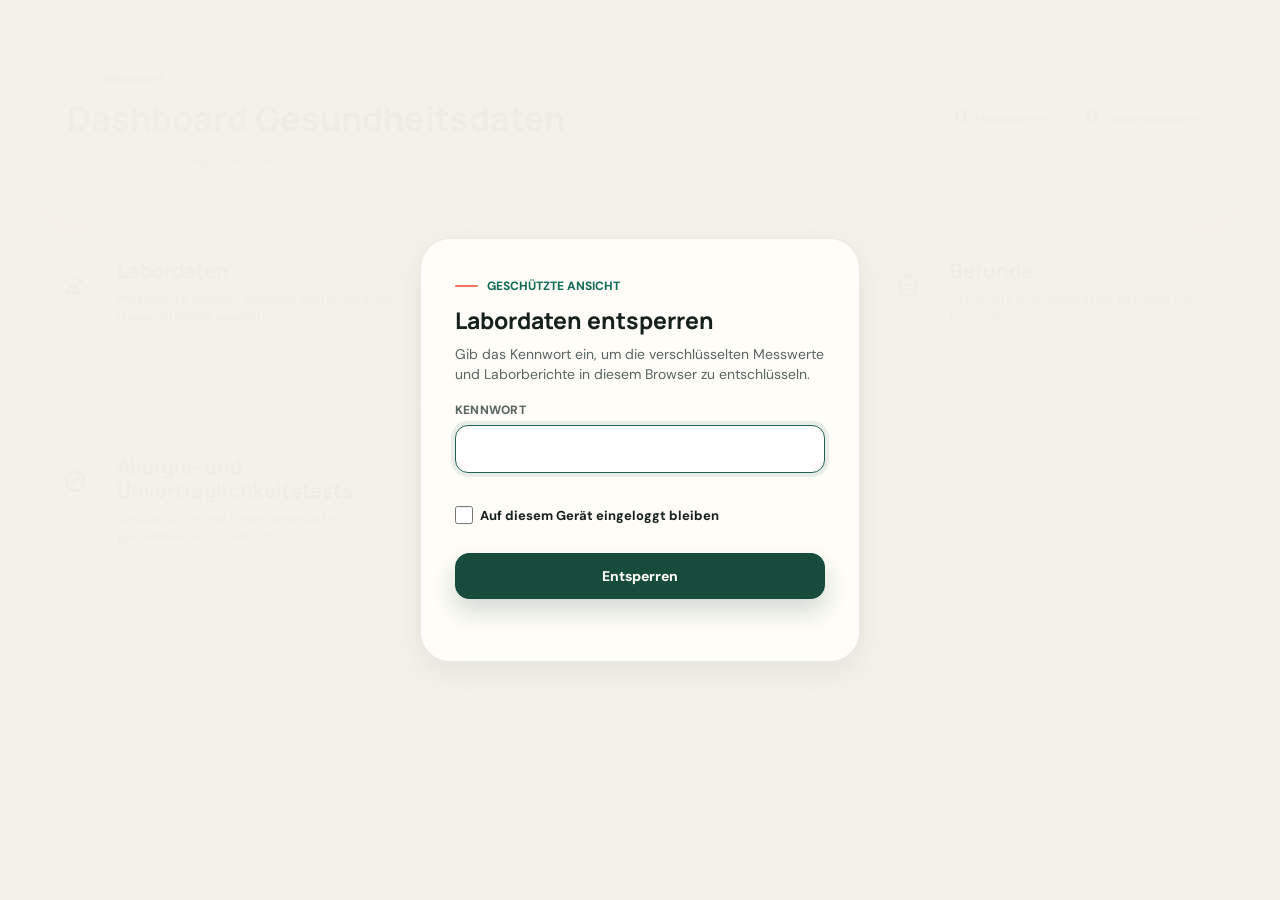
==== index.html @ 9cc37c38 "Publish encrypted dashboard" ====
<!doctype html>
<html lang="de">
  <head>
    <meta charset="utf-8">
    <meta name="viewport" content="width=device-width, initial-scale=1">
    <title>Dashboard Gesundheitsdaten</title>
    <meta name="theme-color" content="#174c3c">
    <link rel="icon" href="./favicon.svg?v=20260903-radiology-finding1" type="image/svg+xml">
    <link rel="apple-touch-icon" href="./apple-touch-icon.png?v=20260903-radiology-finding1">
    <link rel="manifest" href="./site.webmanifest?v=20260903-radiology-finding1">
    <link rel="preconnect" href="https://fonts.googleapis.com">
    <link rel="preconnect" href="https://fonts.gstatic.com" crossorigin>
    <link href="https://fonts.googleapis.com/css2?family=DM+Sans:wght@400;500;600;700&family=Manrope:wght@500;600;700;800&display=swap" rel="stylesheet">
    <link rel="stylesheet" href="./styles.css?v=20260903-radiology-finding1">
  </head>
  <body class="view-home">
    <section id="authGate" class="authGate" hidden>
      <form id="authForm" class="authCard">
        <span class="authEyebrow">Geschützte Ansicht</span>
        <h2>Labordaten entsperren</h2>
        <p>Gib das Kennwort ein, um die verschlüsselten Messwerte und Laborberichte in diesem Browser zu entschlüsseln.</p>
        <label>
          <span>Kennwort</span>
          <input id="authPassword" type="password" autocomplete="current-password" required>
        </label>
        <label class="authRemember">
          <input id="authRemember" type="checkbox">
          <span>Auf diesem Gerät eingeloggt bleiben</span>
        </label>
        <button type="submit">Entsperren</button>
        <div id="authMessage" class="authMessage" role="status"></div>
      </form>
    </section>

    <header class="topbar">
      <div>
        <h1>Gesundheitsdaten</h1>
        <p id="datasetMeta">Lade Datenbank...</p>
      </div>
      <div class="statusPills">
        <span id="recordCount">0 Werte</span>
        <a id="sourceCount" href="#berichte" aria-label="Laborberichte öffnen">0 Laborberichte</a>
      </div>
    </header>

    <nav class="viewTabs" aria-label="Dashboard-Bereiche">
      <button class="viewTab active" type="button" data-view="home">Home</button>
      <button class="viewTab" type="button" data-view="start">Labor</button>
      <button class="viewTab" type="button" data-view="berichte">Berichte</button>
      <button class="viewTab" type="button" data-view="haematologie">Blutbild</button>
      <button class="viewTab" type="button" data-view="organe">Organe</button>
      <button class="viewTab" type="button" data-view="stoffwechsel">Stoffwechsel</button>
      <button class="viewTab" type="button" data-view="immunologie">Immunologie</button>
      <button class="viewTab" type="button" data-view="autoantikoerper">Auto-AK</button>
      <button class="viewTab" type="button" data-view="mikrobiom">Mikrobiom</button>
      <button class="viewTab" type="button" data-view="alter">Alter</button>
    </nav>

    <main id="landingView" class="landingView appView">
      <section class="landingHero">
        <div>
          <span class="topicEyebrow">Übersicht</span>
          <h2>Dashboard Gesundheitsdaten</h2>
          <p>Dein zentraler Einstieg in Messwerte, Laborberichte, Befunde und Testberichte.</p>
        </div>
        <div class="landingHeroStats" aria-label="Aktueller Datenstand">
          <span><strong id="landingValueCount">0</strong> Messwerte</span>
          <span><strong id="landingReportCount">0</strong> Laborberichte</span>
        </div>
      </section>

      <section class="landingActions" aria-label="Gesundheitsdaten-Bereiche">
        <a class="landingAction primary" href="#start" data-view-link="start">
          <span class="landingIcon" aria-hidden="true">
            <svg viewBox="0 0 24 24"><path d="M4 19h16M6 16l3.5-4 3 2.8L18 6M18 6v5M18 6h-5"></path></svg>
          </span>
          <span>
            <strong>Labordaten</strong>
            <small>Messwerte suchen, Verläufe prüfen und die Gesamttabelle exportieren.</small>
          </span>
        </a>
        <a class="landingAction" href="#berichte" data-view-link="berichte">
          <span class="landingIcon" aria-hidden="true">
            <svg viewBox="0 0 24 24"><path d="M7 3h7l4 4v14H7zM14 3v5h4M9 13h6M9 17h6"></path></svg>
          </span>
          <span>
            <strong>Laborberichte</strong>
            <small>Chronologisches Archiv mit direktem PDF-Zugriff.</small>
          </span>
        </a>
        <a class="landingAction" href="#befunde" data-view-link="befunde">
          <span class="landingIcon" aria-hidden="true">
            <svg viewBox="0 0 24 24"><path d="M9 4h6M9 2h6v4H9zM6 5H5v16h14V5h-1M8 12h8M8 16h5"></path></svg>
          </span>
          <span>
            <strong>Befunde</strong>
            <small>Arztbriefe und qualitative Befunde nach Fachgebiet.</small>
          </span>
        </a>
        <a class="landingAction" href="#allergien" data-view-link="allergien">
          <span class="landingIcon" aria-hidden="true">
            <svg viewBox="0 0 24 24"><path d="M12 3 4 7v6c0 4.4 3.1 7.2 8 8 4.9-.8 8-3.6 8-8V7zM9 12l2 2 4-5"></path></svg>
          </span>
          <span>
            <strong>Allergie- und Unverträglichkeitstests</strong>
            <small>Testberichte und Reaktionsmuster gesammelt an einem Ort.</small>
          </span>
        </a>
        <a class="landingAction" href="#alter" data-view-link="alter">
          <span class="landingIcon" aria-hidden="true">
            <svg viewBox="0 0 24 24"><path d="M12 3v18M7 7h10M7 17h10M5 12h14M4 12a8 8 0 0 1 16 0 8 8 0 0 1-16 0"></path></svg>
          </span>
          <span>
            <strong>Biologisches Alter</strong>
            <small>Biologisches Alter aus passenden Blutwerten.</small>
          </span>
        </a>
      </section>
    </main>

    <section id="labSheetHero" class="topicHero labSheetHero appView" hidden>
      <div>
        <span class="topicEyebrow">Labordaten</span>
        <h2>Labordaten</h2>
        <p>Messwerte suchen, Verläufe prüfen oder alle Daten in einer vollständigen Tabelle exportieren.</p>
      </div>
      <div class="labSheetHeroActions">
        <div class="labSheetSwitch ageModelSwitch" role="tablist" aria-label="Labordaten-Ansicht">
          <button class="active" type="button" data-lab-sheet="labor" role="tab" aria-selected="true">Verlaufswerte</button>
          <button type="button" data-lab-sheet="values" role="tab" aria-selected="false">Detailliste</button>
        </div>
      </div>
    </section>

    <section id="allValuesView" class="allValuesView appView" hidden>
      <section class="topicPanel allValuesPanel">
        <div class="sectionTitle">
          <span>Alle Messwerte</span>
          <div id="allValuesStats" class="allValuesStatsCompact"></div>
        </div>
        <div class="allValuesToolbar">
          <label class="allValuesSearchField">
            <span>Liste durchsuchen</span>
            <input id="allValuesSearch" type="search" placeholder="z. B. FT3, Diamedis, Methylmalonsäure" autocomplete="off">
          </label>
          <label class="allValuesSortField">
            <span>Sortierung</span>
            <select id="allValuesSort">
              <option value="dateDesc">Neueste zuerst</option>
              <option value="dateAsc">Älteste zuerst</option>
              <option value="nameAsc">Name A bis Z</option>
              <option value="nameDesc">Name Z bis A</option>
              <option value="labAsc">Labor A bis Z</option>
              <option value="status">Auffällige zuerst</option>
            </select>
          </label>
          <div class="allValuesExport">
            <span>Export</span>
            <div class="allValuesExportButtons">
              <button id="allValuesExportExcel" class="smallButton" type="button">Excel</button>
              <button id="allValuesExportCsv" class="smallButton" type="button">CSV</button>
              <button id="allValuesExportPdf" class="smallButton" type="button">PDF</button>
            </div>
          </div>
        </div>
        <div class="sectionTitle allValuesTableTitle">
          <span>Messwertliste</span>
          <strong id="allValuesCount">0</strong>
        </div>
        <div class="allValuesTableWrap">
          <table class="allValuesTable">
            <thead>
              <tr>
                <th>Datum</th>
                <th>Labor</th>
                <th>Dokumentkategorie</th>
                <th>Abschnitt</th>
                <th>Kategorie</th>
                <th>Name im Bericht</th>
                <th>Standardname</th>
                <th>Ergebnis</th>
                <th>Ergebnis Text</th>
                <th>Qualifikator</th>
                <th>Einheit</th>
                <th>Referenzbereich</th>
                <th>Ref. min</th>
                <th>Ref. max</th>
                <th>Bewertung</th>
                <th>Methode</th>
                <th>Kommentar</th>
                <th>Quelldatei</th>
                <th>Seite</th>
                <th>Verlaufsgruppe</th>
                <th>Suchaliase</th>
                <th>Messungen Gruppe</th>
                <th>Dokumentlink</th>
              </tr>
            </thead>
            <tbody id="allValuesRows"></tbody>
          </table>
        </div>
        <button id="allValuesMore" class="smallButton allValuesMore" type="button" hidden>Weitere Werte anzeigen</button>
      </section>
    </section>

    <section id="ageView" class="ageView appView" hidden>
      <section class="topicHero ageHero">
        <div>
          <span id="bioAgeEyebrow" class="topicEyebrow">PhenoAge</span>
          <h2>Biologisches Alter</h2>
          <p id="bioAgeSubtitle">Berechnung aus neun klinischen Markern plus chronologischem Alter, mit automatischer Wertauswahl aus der Labordatenbank.</p>
          <div class="ageModelSwitch" role="tablist" aria-label="Modell für biologisches Alter">
            <button class="active" type="button" data-bio-age-model="phenoage" role="tab" aria-selected="true">PhenoAge</button>
            <button type="button" data-bio-age-model="bortz" role="tab" aria-selected="false">Bortz Blood Age</button>
          </div>
        </div>
        <div id="bioAgeStats" class="topicStats"></div>
      </section>

      <section class="ageGrid">
        <form id="bioAgeForm" class="topicPanel ageFormPanel">
          <div class="sectionTitle">
            <span>Eingangswerte</span>
            <button id="bioAgeAutofill" class="smallButton" type="button">Neueste Werte übernehmen</button>
          </div>
          <div class="ageIdentityGrid">
            <label class="ageField">
              <span>Geburtsdatum</span>
              <input id="bioBirthDate" type="date" autocomplete="bday">
            </label>
            <label class="ageField">
              <span>Chronologisches Alter</span>
              <input id="bioChronAge" type="number" inputmode="decimal" min="18" max="110" step="0.1" placeholder="Jahre">
            </label>
          </div>
          <div id="bioAgeInputs" class="ageMarkerGrid"></div>
          <div class="ageFormActions">
            <button id="bioAgeSave" class="primarySmallButton" type="button">Manuelle Werte merken</button>
            <button id="bioAgeClear" class="smallButton" type="button">Lokale Eingaben löschen</button>
          </div>
        </form>

        <aside class="topicPanel ageResultPanel">
          <div class="sectionTitle">
            <span>Ergebnis</span>
            <strong id="bioAgeCompleteness">0/0</strong>
          </div>
          <div id="bioAgeResult" class="ageResult"></div>
        </aside>
      </section>

      <section class="topicPanel ageSourcesPanel">
        <div class="sectionTitle">
          <span>Verwendete Werte</span>
          <strong id="bioAgeSourceCount">0</strong>
        </div>
        <div id="bioAgeSources" class="ageSourceList"></div>
      </section>
    </section>

    <main id="explorerView" class="layout appView" hidden>
      <aside class="sidebar">
        <div class="field searchField">
          <label for="searchInput"><span>Laborwert suchen</span></label>
          <input id="searchInput" type="search" placeholder="z. B. Vitamin B6, CRP, TSH" autocomplete="off" aria-autocomplete="list" aria-controls="searchSuggest" aria-expanded="false">
          <div id="searchSuggest" class="searchSuggest" role="listbox" hidden></div>
        </div>

        <section class="dateFilter">
          <div class="sectionTitle">
            <span>Verlauf Zeitraum</span>
            <button id="dateFilterToggle" class="smallButton" type="button">Ändern</button>
          </div>
          <div id="dateRangeLabel" class="dateRangeLabel">Alle Daten</div>
          <div id="datePopover" class="datePopover" hidden>
            <label>
              <span>Von</span>
              <input id="dateStartInput" type="date">
            </label>
            <label>
              <span>Bis</span>
              <input id="dateEndInput" type="date">
            </label>
            <div class="dateActions">
              <button id="dateReset" class="smallButton" type="button">Reset</button>
              <button id="dateApply" class="primarySmallButton" type="button">Übernehmen</button>
            </div>
          </div>
        </section>

        <section class="matches">
          <label class="compareToggle">
            <input id="compareMode" type="checkbox">
            <span>
              <strong>Werte vergleichen</strong>
              <small>Mehrere Treffer im Verlauf anzeigen</small>
            </span>
          </label>
          <div class="sectionTitle">
            <span>Treffer</span>
            <strong id="matchCount">0</strong>
          </div>
          <div id="matchList" class="matchList"></div>
        </section>
      </aside>

      <section class="content">
        <section class="summaryStrip">
          <div>
            <span>Ausgewählt</span>
            <strong id="selectedName">Noch kein Wert gewählt</strong>
          </div>
          <div>
            <span>Messungen</span>
            <strong id="selectedCount">0</strong>
          </div>
          <div>
            <span>Spanne</span>
            <strong id="selectedRange">-</strong>
          </div>
          <div>
            <span>Letzter Wert</span>
            <strong id="latestValue">-</strong>
          </div>
        </section>

        <section class="chartPanel">
          <div class="chartHeader">
            <div>
              <h2>Verlauf</h2>
              <p id="chartSubtitle">Wähle links einen Laborwert aus.</p>
            </div>
            <div class="panelActions">
              <label class="toggle">
                <input id="sameUnitOnly" type="checkbox" checked>
                <span>Einheiten umrechnen</span>
              </label>
              <button id="chartZoomReset" class="zoomResetButton" type="button" hidden>Zoom zurücksetzen</button>
              <button id="chartToggle" class="panelToggleIcon" type="button" aria-expanded="true" aria-label="Verlauf einklappen" title="Verlauf einklappen">
                <svg viewBox="0 0 20 20" aria-hidden="true">
                  <path d="M5.5 12.5 10 8l4.5 4.5"></path>
                </svg>
              </button>
            </div>
          </div>
          <canvas id="historyChart" width="1200" height="460"></canvas>
          <div id="chartTooltip" class="chartTooltip" hidden></div>
          <div id="chartLegend" class="legend"></div>
        </section>

        <section class="tablePanel">
          <div class="sectionTitle">
            <span>Messwert-Historie</span>
            <div class="panelActions">
              <strong id="rowCount">0</strong>
              <button id="tableToggle" class="panelToggleIcon" type="button" aria-expanded="true" aria-label="Messwert-Historie einklappen" title="Messwert-Historie einklappen">
                <svg viewBox="0 0 20 20" aria-hidden="true">
                  <path d="M5.5 12.5 10 8l4.5 4.5"></path>
                </svg>
              </button>
            </div>
          </div>
          <div class="tableWrap">
            <table>
              <thead>
                <tr>
                  <th><button class="sortButton" type="button" data-sort="date">Datum<span class="sortIcon"></span></button></th>
                  <th><button class="sortButton" type="button" data-sort="value">Wert<span class="sortIcon"></span></button></th>
                  <th><button class="sortButton" type="button" data-sort="name">Originalname<span class="sortIcon"></span></button></th>
                  <th><button class="sortButton" type="button" data-sort="unit">Einheit<span class="sortIcon"></span></button></th>
                  <th><button class="sortButton" type="button" data-sort="reference">Referenz<span class="sortIcon"></span></button></th>
                  <th><button class="sortButton" type="button" data-sort="status">Bewertung<span class="sortIcon"></span></button></th>
                  <th><button class="sortButton" type="button" data-sort="lab">Labor<span class="sortIcon"></span></button></th>
                  <th><button class="sortButton" type="button" data-sort="source">Quelle<span class="sortIcon"></span></button></th>
                  <th><button class="sortButton" type="button" data-sort="comment">Kommentar<span class="sortIcon"></span></button></th>
                </tr>
              </thead>
              <tbody id="historyRows"></tbody>
            </table>
          </div>
        </section>
      </section>
    </main>

    <section id="topicView" class="topicView appView" hidden>
      <section class="topicHero">
        <div>
          <span id="topicEyebrow" class="topicEyebrow">Themenansicht</span>
          <h2 id="topicTitle">Thema</h2>
          <p id="topicSubtitle"></p>
        </div>
        <div id="topicStats" class="topicStats"></div>
      </section>

      <div class="topicGrid">
        <section class="topicPanel topicPrimaryPanel">
          <div class="sectionTitle">
            <span>Im Blick</span>
            <div class="topicHeaderActions">
              <strong id="topicFocusCount">0</strong>
              <div class="topicSort">
                <button id="topicFocusSortButton" class="topicSortButton" type="button" aria-haspopup="menu" aria-expanded="false">
                  Priorität
                </button>
                <div id="topicFocusSortMenu" class="topicSortMenu" role="menu" hidden>
                  <button type="button" role="menuitem" data-topic-sort="priority">Priorität</button>
                  <button type="button" role="menuitem" data-topic-sort="dateDesc">Datum neu zuerst</button>
                  <button type="button" role="menuitem" data-topic-sort="dateAsc">Datum alt zuerst</button>
                  <button type="button" role="menuitem" data-topic-sort="nameAsc">A bis Z</button>
                  <button type="button" role="menuitem" data-topic-sort="nameDesc">Z bis A</button>
                </div>
              </div>
            </div>
          </div>
          <div id="topicFocusList" class="topicList"></div>
        </section>

        <section class="topicPanel">
          <div class="sectionTitle">
            <span>In Ordnung</span>
            <strong id="topicGoodCount">0</strong>
          </div>
          <div id="topicGoodList" class="topicList compact"></div>
        </section>

        <section class="topicPanel">
          <div class="sectionTitle">
            <span>Kategorien</span>
            <strong id="topicCategoryCount">0</strong>
          </div>
          <div id="topicCategoryList" class="topicCategoryList"></div>
        </section>

        <section class="topicPanel">
          <div class="sectionTitle">
            <span>Historie</span>
            <strong id="topicTimelineCount">0</strong>
          </div>
          <div id="topicTimeline" class="topicTimeline"></div>
        </section>
      </div>

      <section class="topicPanel topicTablePanel">
        <div class="sectionTitle">
          <span>Alle Werte im Thema</span>
          <strong id="topicTableCount">0</strong>
        </div>
        <div class="topicTableWrap">
          <table>
            <thead>
              <tr>
                <th>Datum</th>
                <th>Marker</th>
                <th>Wert</th>
                <th>Bewertung</th>
                <th>Kategorie</th>
                <th>Quelle</th>
              </tr>
            </thead>
            <tbody id="topicRows"></tbody>
          </table>
        </div>
      </section>
    </section>

    <section id="reportsView" class="reportsView appView" hidden>
      <section class="topicHero">
        <div>
          <span class="topicEyebrow">Archiv</span>
          <h2>Laborberichte</h2>
          <p>Alle verknüpften PDF-Berichte chronologisch sortiert mit direktem Zugriff auf den jeweiligen Bericht.</p>
        </div>
        <div id="reportStats" class="topicStats"></div>
      </section>

      <section class="topicPanel reportsPanel">
        <div class="sectionTitle">
          <span>Chronologisch</span>
          <strong id="reportCount">0</strong>
        </div>
        <div class="reportSearchBar" role="search">
          <label class="reportSearchField" for="reportSearchInput">
            <svg viewBox="0 0 24 24" aria-hidden="true">
              <circle cx="11" cy="11" r="7"></circle>
              <path d="m20 20-4-4"></path>
            </svg>
            <input id="reportSearchInput" type="search" inputmode="search" autocomplete="off" placeholder="Berichte nach Labor, Wert oder Inhalt durchsuchen">
          </label>
          <span id="reportSearchStatus" class="reportSearchStatus" aria-live="polite"></span>
        </div>
        <div id="reportList" class="reportList"></div>
      </section>
    </section>

    <section id="moduleView" class="moduleView appView" hidden>
      <section class="topicHero">
        <div>
          <span id="moduleEyebrow" class="topicEyebrow">Bereich</span>
          <h2 id="moduleTitle">Bereich</h2>
          <p id="moduleSubtitle"></p>
        </div>
        <div id="moduleStats" class="topicStats"></div>
      </section>

      <section class="topicPanel modulePlaceholder">
        <span id="moduleStatus" class="moduleStatus">Demnächst</span>
        <h3 id="modulePlaceholderTitle">Noch im Aufbau</h3>
        <p id="modulePlaceholderText"></p>
        <div id="moduleSummary" class="moduleSummary"></div>
        <div id="moduleDocumentList" class="moduleDocumentList"></div>
        <a class="moduleBackLink" href="#home" data-view-link="home">Zur Übersicht</a>
      </section>
    </section>

    <div id="topicHistoryModal" class="topicHistoryModal" hidden>
      <section class="topicHistoryDialog" role="dialog" aria-modal="true" aria-labelledby="topicHistoryTitle">
        <header class="topicHistoryHeader">
          <div>
            <span class="topicEyebrow">Marker-Historie</span>
            <h2 id="topicHistoryTitle">Marker</h2>
            <p id="topicHistorySubtitle"></p>
          </div>
          <div class="topicHistoryHeaderActions">
            <button id="topicHistoryExplore" class="topicHistoryExplore" type="button">In großer Historie öffnen</button>
            <strong id="topicHistoryCount">0 Werte</strong>
            <button id="topicHistoryClose" class="topicHistoryClose" type="button" aria-label="Historie schließen" title="Historie schließen">
              <svg viewBox="0 0 20 20" aria-hidden="true">
                <path d="M5 5l10 10M15 5 5 15"></path>
              </svg>
            </button>
          </div>
        </header>
        <div id="topicHistorySummary" class="topicHistorySummary"></div>
        <div id="topicHistoryChart" class="topicHistoryChart"></div>
        <div id="topicHistoryRows" class="topicHistoryRows"></div>
      </section>
    </div>

    <script src="./app.js?v=20260903-radiology-finding1"></script>
  </body>
</html>
---- styles.css ----
:root {
  --bg: #f3f7fb;
  --panel: #ffffff;
  --panelSoft: #f7fbff;
  --ink: #0b1f33;
  --muted: #5d6f85;
  --line: #d7e3ef;
  --lineStrong: #b9cbe0;
  --blue: #0070ba;
  --blueDark: #003087;
  --blueBright: #009cde;
  --blueSoft: #e8f5ff;
  --green: #126c57;
  --greenSoft: #e8f5f1;
  --red: #b43b46;
  --redSoft: #fff0f2;
  --amber: #a36f18;
  --amberSoft: #fff7e6;
  --shadow: 0 18px 42px rgba(0, 48, 135, 0.10);
  --shadowSoft: 0 8px 22px rgba(0, 48, 135, 0.07);
}

* {
  box-sizing: border-box;
}

body {
  margin: 0;
  min-height: 100vh;
  background:
    linear-gradient(180deg, #ffffff 0, var(--bg) 320px),
    var(--bg);
  color: var(--ink);
  font-family: Inter, ui-sans-serif, system-ui, -apple-system, BlinkMacSystemFont, "Segoe UI", Arial, sans-serif;
  font-size: 14px;
  -webkit-font-smoothing: antialiased;
  text-rendering: optimizeLegibility;
}

.topbar {
  display: none !important;
  min-height: 82px;
  margin: 14px 18px 0;
  padding: 18px 22px;
  align-items: center;
  justify-content: space-between;
  gap: 20px;
  border: 1px solid rgba(185, 203, 224, 0.76);
  border-radius: 8px;
  background:
    linear-gradient(90deg, rgba(0, 112, 186, 0.10), transparent 34%),
    rgba(255, 255, 255, 0.92);
  color: var(--ink);
  box-shadow: var(--shadowSoft);
  backdrop-filter: blur(14px);
}

.topbar h1 {
  color: var(--blueDark);
}

.view-home .topbar {
  display: none;
}

.authGate {
  position: fixed;
  inset: 0;
  z-index: 20;
  display: grid;
  place-items: center;
  padding: 20px;
  background:
    linear-gradient(180deg, rgba(255, 255, 255, 0.94), rgba(243, 247, 251, 0.97)),
    var(--bg);
}

.authGate[hidden] {
  display: none;
}

.authCard {
  width: min(420px, 100%);
  border: 1px solid var(--lineStrong);
  border-radius: 8px;
  background: rgba(255, 255, 255, 0.94);
  box-shadow: 0 26px 70px rgba(0, 48, 135, 0.18);
  padding: 24px;
}

.authEyebrow {
  display: block;
  margin-bottom: 10px;
  color: var(--blueDark);
  font-size: 12px;
  font-weight: 800;
  letter-spacing: 0.04em;
  text-transform: uppercase;
}

.authCard h2 {
  font-size: 23px;
}

.authCard p {
  margin-top: 8px;
  color: var(--muted);
  line-height: 1.45;
}

.authCard label {
  display: grid;
  gap: 7px;
  margin-top: 18px;
}

.authCard label span {
  color: var(--muted);
  font-size: 12px;
  font-weight: 800;
  letter-spacing: 0.02em;
  text-transform: uppercase;
}

.authRemember {
  grid-template-columns: auto 1fr;
  align-items: center;
  gap: 10px;
  margin-top: 12px;
  color: var(--ink);
  cursor: pointer;
}

.authCard .authRemember input {
  width: 18px;
  height: 18px;
  margin: 0;
}

.authCard .authRemember span {
  color: var(--ink);
  font-size: 13px;
  font-weight: 750;
  letter-spacing: 0;
  text-transform: none;
}

.authCard button {
  width: 100%;
  margin-top: 14px;
  border: 1px solid var(--blue);
  border-radius: 999px;
  background: var(--blue);
  color: white;
  cursor: pointer;
  font: inherit;
  font-weight: 800;
  padding: 12px 16px;
  box-shadow: 0 8px 18px rgba(0, 112, 186, 0.24);
}

.authCard button:hover,
.authCard button:focus-visible {
  border-color: var(--blueDark);
  background: var(--blueDark);
  outline: none;
}

.authCard button:disabled {
  cursor: wait;
  opacity: 0.72;
}

.authMessage {
  min-height: 18px;
  margin-top: 10px;
  color: var(--red);
  font-size: 13px;
}

h1,
h2,
p {
  margin: 0;
}

h1 {
  font-size: 26px;
  font-weight: 800;
  letter-spacing: 0;
}

h2 {
  font-size: 19px;
  font-weight: 750;
  letter-spacing: 0;
}

.topbar p,
.chartHeader p {
  margin-top: 5px;
  color: var(--muted);
  font-size: 13px;
}

.statusPills {
  display: flex;
  flex-wrap: wrap;
  gap: 8px;
}

.statusPills span,
.statusPills a {
  display: inline-flex;
  align-items: center;
  min-height: 34px;
  padding: 8px 12px;
  border: 1px solid rgba(0, 112, 186, 0.16);
  border-radius: 999px;
  background: rgba(232, 245, 255, 0.92);
  color: var(--blueDark);
  font-size: 13px;
  font-weight: 800;
  text-decoration: none;
  white-space: nowrap;
}

.statusPills a {
  border-color: rgba(0, 112, 186, 0.30);
  background: linear-gradient(180deg, #ffffff, var(--blueSoft));
  box-shadow: 0 6px 14px rgba(0, 112, 186, 0.12);
  cursor: pointer;
  transition: transform 140ms ease, border-color 140ms ease, background 140ms ease, box-shadow 140ms ease;
}

.statusPills a::after {
  content: "›";
  margin-left: 8px;
  font-size: 18px;
  line-height: 1;
}

.statusPills a:hover,
.statusPills a:focus-visible,
.statusPills a.active {
  border-color: var(--blue);
  background: var(--blueSoft);
  box-shadow: 0 8px 18px rgba(0, 112, 186, 0.18);
  outline: none;
  transform: translateY(-1px);
}

.statusPills a.active {
  border-color: var(--blueDark);
  background: var(--blueDark);
  color: white;
}

.viewTabs {
  position: sticky;
  top: 0;
  z-index: 10;
  margin: 10px 18px 0;
  padding: 5px;
  display: flex;
  gap: 4px;
  overflow-x: auto;
  overscroll-behavior-inline: contain;
  scroll-padding-inline: 6px;
  scroll-snap-type: x proximity;
  -webkit-overflow-scrolling: touch;
  border: 1px solid rgba(185, 203, 224, 0.72);
  border-radius: 999px;
  background: rgba(255, 255, 255, 0.92);
  box-shadow: 0 8px 22px rgba(0, 48, 135, 0.08);
  backdrop-filter: blur(12px);
  scrollbar-width: thin;
}

.view-home .viewTabs {
  display: none;
}

.viewTab {
  border: 1px solid transparent;
  border-radius: 999px;
  background: transparent;
  color: var(--blueDark);
  cursor: pointer;
  font: inherit;
  font-size: 12.5px;
  font-weight: 800;
  padding: 7px 11px;
  scroll-snap-align: center;
  white-space: nowrap;
  transition: background 140ms ease, border-color 140ms ease, color 140ms ease, box-shadow 140ms ease;
}

.viewTab:hover,
.viewTab:focus-visible {
  border-color: rgba(0, 112, 186, 0.16);
  background: rgba(232, 245, 255, 0.88);
  outline: none;
}

.viewTab.active {
  border-color: var(--blueDark);
  background: var(--blueDark);
  color: white;
  box-shadow: 0 5px 12px rgba(0, 48, 135, 0.18);
}

.appView[hidden] {
  display: none !important;
}

.layout {
  display: grid;
  grid-template-columns: 292px minmax(0, 1fr);
  gap: 16px;
  padding: 18px;
}

.landingView,
.labSheetHero,
.allValuesView,
.topicView,
.reportsView,
.moduleView {
  display: grid;
  gap: 16px;
  padding: 18px;
}

.landingHero,
.landingAction,
.topicHero,
.topicPanel {
  border: 1px solid var(--line);
  border-radius: 8px;
  background: rgba(255, 255, 255, 0.96);
  box-shadow: var(--shadow);
}

.landingHero {
  position: relative;
  overflow: hidden;
  display: grid;
  grid-template-columns: minmax(0, 1fr) auto;
  align-items: center;
  gap: 18px;
  padding: 22px;
  background:
    linear-gradient(120deg, rgba(0, 48, 135, 0.08), transparent 54%),
    rgba(255, 255, 255, 0.97);
}

.topicHero {
  position: relative;
  overflow: hidden;
  display: grid;
  grid-template-columns: minmax(0, 1fr) minmax(430px, 0.92fr);
  align-items: center;
  gap: 18px;
  padding: 20px 22px;
}

.landingHero::before,
.landingAction::before,
.topicHero::before,
.topicPanel::before {
  content: "";
  position: absolute;
  inset: 0 0 auto;
  height: 3px;
  background: linear-gradient(90deg, var(--blueDark), var(--blue), var(--blueBright));
}

.landingHero > *,
.landingAction > *,
.topicHero > *,
.topicPanel > * {
  position: relative;
  min-width: 0;
}

.topicEyebrow {
  display: inline-block;
  margin-bottom: 7px;
  color: var(--blue);
  font-size: 12px;
  font-weight: 850;
  letter-spacing: 0.04em;
  text-transform: uppercase;
}

.topicHero h2 {
  color: var(--blueDark);
  font-size: 28px;
}

.topicHero p {
  max-width: 820px;
  margin-top: 7px;
  color: var(--muted);
  font-size: 14px;
  line-height: 1.45;
}

.landingHero h2 {
  color: var(--blueDark);
  font-size: 30px;
}

.landingHero p {
  max-width: 720px;
  margin-top: 8px;
  color: var(--muted);
  font-size: 14px;
  line-height: 1.5;
}

.landingHeroStats {
  display: flex;
  flex-wrap: wrap;
  justify-content: flex-end;
  gap: 8px;
}

.landingHeroStats span {
  display: inline-flex;
  align-items: baseline;
  gap: 6px;
  min-height: 36px;
  border: 1px solid rgba(0, 112, 186, 0.16);
  border-radius: 999px;
  background: rgba(232, 245, 255, 0.9);
  color: var(--muted);
  font-size: 13px;
  font-weight: 750;
  padding: 7px 12px;
  white-space: nowrap;
}

.landingHeroStats strong {
  color: var(--blueDark);
  font-size: 18px;
  line-height: 1;
}

.landingActions {
  display: grid;
  grid-template-columns: repeat(auto-fit, minmax(220px, 1fr));
  gap: 14px;
}

.landingAction {
  position: relative;
  overflow: hidden;
  display: grid;
  grid-template-columns: 42px minmax(0, 1fr);
  gap: 13px;
  min-height: 150px;
  padding: 18px;
  color: var(--ink);
  text-decoration: none;
  transition: transform 140ms ease, border-color 140ms ease, box-shadow 140ms ease, background 140ms ease;
}

.landingAction.primary {
  border-color: rgba(0, 112, 186, 0.28);
  background:
    linear-gradient(180deg, #ffffff, var(--blueSoft)),
    var(--panel);
}

.landingAction:hover,
.landingAction:focus-visible {
  border-color: var(--blue);
  box-shadow: 0 20px 46px rgba(0, 48, 135, 0.15);
  outline: none;
  transform: translateY(-2px);
}

.landingAction strong,
.modulePlaceholder h3 {
  display: block;
  color: var(--blueDark);
  font-size: 18px;
  line-height: 1.2;
}

.landingAction small {
  display: block;
  margin-top: 7px;
  color: var(--muted);
  font-size: 13px;
  font-weight: 650;
  line-height: 1.4;
}

.landingIcon {
  display: inline-grid;
  place-items: center;
  width: 42px;
  height: 42px;
  border: 1px solid rgba(0, 112, 186, 0.18);
  border-radius: 8px;
  background: var(--blueSoft);
  color: var(--blue);
}

.landingIcon svg {
  width: 23px;
  height: 23px;
  fill: none;
  stroke: currentColor;
  stroke-linecap: round;
  stroke-linejoin: round;
  stroke-width: 2;
}

.modulePlaceholder {
  display: grid;
  gap: 10px;
  max-width: 760px;
}

.modulePlaceholder p {
  color: var(--muted);
  font-size: 14px;
  line-height: 1.5;
}

.moduleSummary {
  color: var(--muted);
  font-size: 13px;
  font-weight: 700;
  line-height: 1.4;
}

.moduleDocumentList {
  display: grid;
  gap: 14px;
  margin-top: 6px;
}

.documentGroup {
  display: grid;
  gap: 9px;
}

.documentGroupHeader {
  display: flex;
  align-items: center;
  justify-content: space-between;
  gap: 12px;
}

.documentGroupHeader h4 {
  margin: 0;
  color: var(--blueDark);
  font-size: 14px;
}

.documentGroupHeader span {
  min-width: 28px;
  border: 1px solid rgba(0, 112, 186, 0.18);
  border-radius: 999px;
  background: var(--blueSoft);
  color: var(--blueDark);
  font-size: 12px;
  font-weight: 850;
  padding: 4px 8px;
  text-align: center;
}

.documentCards {
  display: grid;
  grid-template-columns: repeat(2, minmax(0, 1fr));
  gap: 9px;
}

.documentCard {
  display: grid;
  grid-template-rows: 1fr auto;
  gap: 9px;
  min-height: 112px;
  border: 1px solid var(--line);
  border-left: 4px solid var(--blue);
  border-radius: 8px;
  background: linear-gradient(180deg, #ffffff, #f9fcff);
  color: var(--ink);
  padding: 12px;
  transition: transform 140ms ease, border-color 140ms ease, box-shadow 140ms ease;
}

.documentCard:hover,
.documentCard:focus-within {
  border-color: var(--blue);
  box-shadow: var(--shadowSoft);
  outline: none;
  transform: translateY(-1px);
}

.documentCardMain {
  display: grid;
  gap: 5px;
  color: inherit;
  text-decoration: none;
}

.documentCardMain:focus-visible {
  outline: none;
}

.documentCard strong {
  color: var(--blueDark);
  font-size: 15px;
  line-height: 1.25;
}

.documentCard span {
  color: var(--muted);
  font-size: 12px;
  font-weight: 800;
}

.documentCard p {
  margin: 0;
  color: var(--muted);
  font-size: 12px;
  line-height: 1.35;
}

.documentActions,
.reportActions {
  display: inline-flex;
  align-items: center;
  justify-content: flex-end;
  gap: 6px;
}

.documentActionButton {
  display: inline-flex;
  align-items: center;
  justify-content: center;
  width: 30px;
  height: 30px;
  border: 1px solid rgba(0, 112, 186, 0.18);
  border-radius: 999px;
  background: white;
  color: var(--blue);
  cursor: pointer;
  padding: 0;
  text-decoration: none;
  transition: background 140ms ease, border-color 140ms ease, color 140ms ease, transform 140ms ease;
}

.documentActionButton:hover,
.documentActionButton:focus-visible {
  border-color: var(--blueDark);
  background: var(--blueSoft);
  color: var(--blueDark);
  outline: none;
  transform: translateY(-1px);
}

.documentActionButton svg {
  width: 16px;
  height: 16px;
  fill: none;
  stroke: currentColor;
  stroke-linecap: round;
  stroke-linejoin: round;
  stroke-width: 2;
}

.moduleStatus {
  width: max-content;
  border: 1px solid rgba(0, 112, 186, 0.18);
  border-radius: 999px;
  background: var(--blueSoft);
  color: var(--blueDark);
  font-size: 12px;
  font-weight: 850;
  padding: 6px 10px;
  text-transform: uppercase;
}

.moduleBackLink {
  width: max-content;
  border: 1px solid rgba(0, 112, 186, 0.24);
  border-radius: 999px;
  background: white;
  color: var(--blue);
  font-size: 13px;
  font-weight: 800;
  padding: 9px 13px;
  text-decoration: none;
}

.moduleBackLink:hover,
.moduleBackLink:focus-visible {
  border-color: var(--blue);
  background: var(--blueSoft);
  color: var(--blueDark);
  outline: none;
}

.allValuesView {
  display: grid;
  gap: 16px;
  padding: 18px;
}

.labSheetHero {
  margin: 18px 18px 0;
  padding: 20px 22px;
}

.labSheetHeroActions {
  display: grid;
  align-items: center;
  justify-items: end;
  min-width: 0;
}

.allValuesStatsCompact {
  display: flex;
  flex-wrap: wrap;
  justify-content: flex-end;
  gap: 6px;
}

.allValuesStatsCompact .topicStat {
  min-width: auto;
  padding: 7px 10px;
}

.allValuesStatsCompact .topicStat span,
.allValuesStatsCompact .topicStat small {
  display: none;
}

.allValuesStatsCompact .topicStat strong {
  font-size: 13px;
}

.allValuesPanel {
  display: grid;
  gap: 14px;
  min-width: 0;
}

.allValuesToolbar {
  display: grid;
  grid-template-columns: minmax(260px, 1fr) minmax(190px, 240px) auto;
  align-items: end;
  gap: 12px;
}

.allValuesSearchField,
.allValuesSortField,
.allValuesExport {
  display: grid;
  gap: 7px;
  min-width: 0;
}

.allValuesSearchField span,
.allValuesSortField span,
.allValuesExport > span {
  color: var(--muted);
  font-size: 12px;
  font-weight: 850;
  letter-spacing: 0.03em;
  text-transform: uppercase;
}

.allValuesExportButtons {
  display: flex;
  flex-wrap: wrap;
  gap: 7px;
}

.allValuesTableTitle {
  margin-top: 2px;
}

.allValuesTableWrap {
  max-height: min(66vh, 680px);
  overflow: auto;
  border: 1px solid var(--line);
  border-radius: 8px;
  background: white;
  box-shadow: inset 0 1px 0 rgba(0, 112, 186, 0.04);
  scrollbar-gutter: stable;
  scrollbar-width: thin;
}

.allValuesTable {
  min-width: 2600px;
  font-size: 12px;
}

.allValuesTable th {
  white-space: nowrap;
}

.allValuesTable td {
  min-width: 96px;
  max-width: 210px;
}

.allValuesTable td:first-child,
.allValuesTable th:first-child {
  left: 0;
  position: sticky;
  z-index: 2;
}

.allValuesTable th:first-child {
  z-index: 3;
}

.allValuesTable td:first-child {
  background: #f9fcff;
  font-weight: 800;
}

.allValuesMore {
  justify-self: center;
  min-width: 190px;
}

.ageView {
  display: grid;
  gap: 16px;
  padding: 18px;
}

.ageModelSwitch {
  display: inline-grid;
  grid-template-columns: repeat(2, minmax(0, 1fr));
  gap: 4px;
  margin-top: 14px;
  padding: 4px;
  border: 1px solid var(--line);
  border-radius: 999px;
  background: rgba(255, 255, 255, 0.72);
}

.ageModelSwitch button {
  min-height: 38px;
  border: 0;
  border-radius: 999px;
  background: transparent;
  color: var(--muted);
  cursor: pointer;
  font: inherit;
  font-size: 13px;
  font-weight: 850;
  padding: 8px 14px;
  transition: background 140ms ease, color 140ms ease, box-shadow 140ms ease;
}

.ageModelSwitch button:hover,
.ageModelSwitch button:focus-visible {
  background: var(--blueSoft);
  color: var(--blueDark);
  outline: none;
}

.ageModelSwitch button.active {
  background: var(--blueDark);
  color: white;
  box-shadow: 0 8px 20px rgba(0, 48, 135, 0.18);
}

.labSheetSwitch {
  width: min(360px, 100%);
  margin-top: 0;
}

.ageGrid {
  display: grid;
  grid-template-columns: minmax(0, 1.18fr) minmax(320px, 0.82fr);
  gap: 16px;
  align-items: start;
}

.ageFormPanel,
.ageResultPanel,
.ageSourcesPanel {
  position: relative;
  overflow: hidden;
}

.ageIdentityGrid,
.ageMarkerGrid {
  display: grid;
  gap: 10px;
  margin-top: 14px;
}

.ageIdentityGrid {
  grid-template-columns: repeat(2, minmax(0, 1fr));
}

.ageMarkerGrid {
  grid-template-columns: repeat(3, minmax(0, 1fr));
}

.ageField {
  display: grid;
  gap: 7px;
  min-width: 0;
}

.ageField > span,
.ageFieldHeader {
  display: flex;
  align-items: flex-start;
  justify-content: space-between;
  gap: 8px;
  color: var(--muted);
  font-size: 12px;
  font-weight: 850;
  letter-spacing: 0.03em;
  text-transform: uppercase;
}

.ageFieldLabel {
  min-width: 0;
  color: inherit;
  text-decoration: none;
}

.ageFieldTitle {
  min-width: 0;
}

.ageFieldMeta {
  display: inline-flex;
  align-items: center;
  flex: 0 0 auto;
  gap: 6px;
  min-width: max-content;
}

.ageField small,
.ageFieldLabel small {
  color: var(--muted);
  font-size: 11px;
  font-weight: 750;
  letter-spacing: 0;
  text-transform: none;
}

.ageInfoIcon {
  position: relative;
  display: inline-flex;
  align-items: center;
  justify-content: center;
  width: 18px;
  height: 18px;
  border: 1px solid color-mix(in srgb, var(--blue), white 54%);
  border-radius: 999px;
  background: color-mix(in srgb, var(--blue), white 93%);
  color: var(--blueDark);
  cursor: help;
  font-size: 12px;
  font-weight: 950;
  font-family: inherit;
  line-height: 1;
  padding: 0;
  text-transform: none;
  z-index: 4;
}

.ageInfoIcon::after {
  position: absolute;
  right: 0;
  bottom: calc(100% + 9px);
  width: min(310px, 72vw);
  padding: 10px 11px;
  border: 1px solid color-mix(in srgb, var(--blue), white 64%);
  border-radius: 8px;
  background: rgba(255, 255, 255, 0.98);
  box-shadow: 0 18px 44px rgba(0, 48, 135, 0.18);
  color: var(--ink);
  content: attr(data-tooltip);
  font-size: 12px;
  font-weight: 760;
  letter-spacing: 0;
  line-height: 1.38;
  opacity: 0;
  pointer-events: none;
  text-align: left;
  text-transform: none;
  transform: translateY(4px);
  transition: opacity 140ms ease, transform 140ms ease;
  white-space: normal;
  z-index: 40;
}

.ageInfoIcon::before {
  position: absolute;
  right: 6px;
  bottom: calc(100% + 4px);
  width: 10px;
  height: 10px;
  border-right: 1px solid color-mix(in srgb, var(--blue), white 64%);
  border-bottom: 1px solid color-mix(in srgb, var(--blue), white 64%);
  background: rgba(255, 255, 255, 0.98);
  content: "";
  opacity: 0;
  pointer-events: none;
  transform: rotate(45deg) translateY(4px);
  transition: opacity 140ms ease, transform 140ms ease;
  z-index: 41;
}

.ageInfoIcon:hover,
.ageInfoIcon:focus,
.ageInfoIcon:focus-visible {
  border-color: var(--blue);
  box-shadow: 0 0 0 3px rgba(0, 112, 186, 0.12);
  outline: none;
}

.ageInfoIcon:hover::after,
.ageInfoIcon:hover::before,
.ageInfoIcon:focus::after,
.ageInfoIcon:focus::before,
.ageInfoIcon:focus-visible::after,
.ageInfoIcon:focus-visible::before {
  opacity: 1;
  transform: translateY(0);
}

.ageInfoIcon:hover::before,
.ageInfoIcon:focus::before,
.ageInfoIcon:focus-visible::before {
  transform: rotate(45deg) translateY(0);
}

.ageField input {
  min-height: 42px;
  width: 100%;
  border: 1px solid var(--line);
  border-radius: 8px;
  background: white;
  color: var(--ink);
  font: inherit;
  font-size: 14px;
  font-weight: 750;
  padding: 10px 11px;
}

.ageField input:focus {
  border-color: var(--blue);
  box-shadow: 0 0 0 3px rgba(0, 112, 186, 0.12);
  outline: none;
}

.ageInputSource {
  min-height: 30px;
  color: var(--muted);
  font-size: 11px;
  line-height: 1.35;
  overflow-wrap: anywhere;
}

.ageInputSource.manual {
  color: var(--amber);
}

.ageInputSource.fallback {
  color: var(--muted);
}

.ageFormActions {
  display: flex;
  flex-wrap: wrap;
  gap: 8px;
  margin-top: 16px;
}

.ageResult {
  display: grid;
  gap: 12px;
  margin-top: 16px;
}

.ageResultNumber {
  display: flex;
  align-items: baseline;
  gap: 10px;
  padding: 18px;
  border: 1px solid rgba(0, 112, 186, 0.16);
  border-radius: 8px;
  background:
    linear-gradient(120deg, rgba(0, 48, 135, 0.08), transparent 55%),
    rgba(232, 245, 255, 0.78);
}

.ageResultNumber strong {
  color: var(--blueDark);
  font-size: 46px;
  line-height: 0.95;
}

.ageResultNumber span {
  color: var(--muted);
  font-size: 15px;
  font-weight: 800;
}

.ageDelta {
  border: 1px solid var(--line);
  border-left: 4px solid var(--blue);
  border-radius: 8px;
  background: white;
  padding: 13px;
}

.ageDelta.ok {
  border-left-color: var(--green);
  background: linear-gradient(90deg, var(--greenSoft), #ffffff 62%);
}

.ageDelta.open {
  border-left-color: var(--amber);
  background: linear-gradient(90deg, var(--amberSoft), #ffffff 62%);
}

.ageDelta.attention {
  border-left-color: var(--red);
  background: linear-gradient(90deg, var(--redSoft), #ffffff 62%);
}

.ageDelta strong,
.ageDelta span {
  display: block;
}

.ageDelta strong {
  color: var(--blueDark);
  font-size: 20px;
}

.ageDelta span {
  margin-top: 3px;
  color: var(--muted);
  font-size: 13px;
  font-weight: 750;
}

.ageResultWarning,
.ageResultFormula,
.ageResultPlaceholder,
.ageResultNote {
  margin: 0;
  color: var(--muted);
  font-size: 13px;
  line-height: 1.45;
}

.ageResultWarning {
  border: 1px solid rgba(163, 111, 24, 0.18);
  border-radius: 8px;
  background: var(--amberSoft);
  color: #6e4710;
  font-weight: 750;
  padding: 10px 11px;
}

.ageResultFormula a {
  color: var(--blue);
  font-weight: 850;
  text-decoration: none;
}

.ageResultFormula a:hover,
.ageResultFormula a:focus-visible {
  color: var(--blueDark);
  text-decoration: underline;
  outline: none;
}

.ageResultPlaceholder {
  color: var(--blueDark);
  font-size: 18px;
  font-weight: 850;
}

.ageSourceList {
  display: grid;
  grid-template-columns: repeat(3, minmax(0, 1fr));
  gap: 9px;
  margin-top: 12px;
}

.ageSourceItem {
  min-width: 0;
  border: 1px solid var(--line);
  border-left: 4px solid var(--blue);
  border-radius: 8px;
  background: white;
  padding: 11px;
}

.ageSourceItem.manual {
  border-left-color: var(--amber);
  background: linear-gradient(90deg, var(--amberSoft), #ffffff 70%);
}

.ageSourceItem.fallback {
  border-left-color: var(--lineStrong);
  background:
    linear-gradient(90deg, rgba(93, 111, 133, 0.08), #ffffff 72%);
}

.ageSourceItem.missing {
  border-left-color: var(--lineStrong);
  opacity: 0.82;
}

.ageSourceItem strong,
.ageSourceItem span,
.ageSourceItem small {
  display: block;
}

.ageSourceItem strong {
  color: var(--blueDark);
  font-size: 13px;
}

.ageSourceItem span {
  margin-top: 5px;
  color: var(--ink);
  font-size: 15px;
  font-weight: 850;
}

.ageSourceItem small {
  margin-top: 5px;
  color: var(--muted);
  font-size: 11px;
  line-height: 1.35;
  overflow-wrap: anywhere;
}

.topicStats {
  display: grid;
  grid-template-columns: repeat(2, minmax(0, 1fr));
  gap: 10px;
}

.topicStat {
  min-width: 0;
  border: 1px solid rgba(0, 112, 186, 0.13);
  border-left: 4px solid var(--blue);
  border-radius: 7px;
  background: linear-gradient(180deg, #ffffff, #f8fbff);
  padding: 10px 11px;
}

.topicStat.attention {
  border-left-color: var(--red);
  background: linear-gradient(180deg, #ffffff, var(--redSoft));
}

.topicStat.ok {
  border-left-color: var(--green);
  background: linear-gradient(180deg, #ffffff, var(--greenSoft));
}

.topicStat.open {
  border-left-color: var(--amber);
  background: linear-gradient(180deg, #ffffff, var(--amberSoft));
}

.topicStat span,
.topicStat small {
  display: block;
  color: var(--muted);
  font-size: 12px;
  font-weight: 750;
}

.topicStat span {
  text-transform: uppercase;
}

.topicStat strong {
  display: block;
  margin-top: 4px;
  color: var(--blueDark);
  font-size: 22px;
  line-height: 1.1;
}

.topicStat small {
  margin-top: 3px;
  line-height: 1.25;
  overflow-wrap: anywhere;
}

.topicGrid {
  display: grid;
  grid-template-columns: minmax(0, 1.08fr) minmax(0, 0.92fr);
  gap: 16px;
}

.topicPanel {
  position: relative;
  overflow: hidden;
  padding: 18px;
}

.topicPanel.ageFormPanel {
  overflow: visible;
}

.topicPrimaryPanel {
  grid-row: span 2;
}

.topicHeaderActions {
  display: inline-flex;
  align-items: center;
  justify-content: flex-end;
  gap: 8px;
}

.topicSort {
  position: relative;
}

.topicSortButton {
  display: inline-flex;
  align-items: center;
  justify-content: center;
  gap: 6px;
  min-height: 28px;
  border: 1px solid rgba(0, 112, 186, 0.18);
  border-radius: 999px;
  background: white;
  color: var(--blue);
  cursor: pointer;
  font: inherit;
  font-size: 12px;
  font-weight: 800;
  line-height: 1;
  padding: 6px 10px;
  text-transform: none;
  white-space: nowrap;
  box-shadow: 0 1px 2px rgba(15, 23, 42, 0.04);
}

.topicSortButton::after {
  content: "";
  width: 0;
  height: 0;
  border-left: 4px solid transparent;
  border-right: 4px solid transparent;
  border-top: 5px solid currentColor;
}

.topicSortButton:hover,
.topicSortButton:focus-visible {
  border-color: var(--blue);
  background: var(--blueSoft);
  color: var(--blueDark);
  outline: none;
}

.topicSortMenu {
  position: absolute;
  top: calc(100% + 7px);
  right: 0;
  z-index: 8;
  width: 180px;
  border: 1px solid var(--line);
  border-radius: 8px;
  background: white;
  box-shadow: 0 18px 38px rgba(0, 48, 135, 0.16);
  padding: 6px;
}

.topicSortMenu[hidden] {
  display: none;
}

.topicSortMenu button {
  width: 100%;
  border: 0;
  border-radius: 7px;
  background: transparent;
  color: var(--ink);
  cursor: pointer;
  font: inherit;
  font-size: 12px;
  font-weight: 750;
  padding: 8px 9px;
  text-align: left;
}

.topicSortMenu button:hover,
.topicSortMenu button:focus-visible,
.topicSortMenu button.active {
  background: var(--blueSoft);
  color: var(--blueDark);
  outline: none;
}

.topicList,
.topicCategoryList,
.topicTimeline {
  display: grid;
  gap: 9px;
  margin-top: 12px;
}

#topicFocusList,
#topicGoodList {
  align-content: start;
  max-height: clamp(430px, 58vh, 760px);
  overflow-x: hidden;
  overflow-y: scroll;
  padding-right: 8px;
  padding-bottom: 4px;
  scrollbar-color: rgba(0, 112, 186, 0.42) rgba(214, 226, 239, 0.5);
  scrollbar-gutter: stable;
  scrollbar-width: thin;
}

#topicGoodList {
  max-height: clamp(430px, 52vh, 680px);
}

#topicFocusList::-webkit-scrollbar,
#topicGoodList::-webkit-scrollbar {
  width: 8px;
}

#topicFocusList::-webkit-scrollbar-track,
#topicGoodList::-webkit-scrollbar-track {
  border-radius: 999px;
  background: rgba(214, 226, 239, 0.55);
}

#topicFocusList::-webkit-scrollbar-thumb,
#topicGoodList::-webkit-scrollbar-thumb {
  border: 2px solid rgba(214, 226, 239, 0.55);
  border-radius: 999px;
  background: rgba(0, 112, 186, 0.5);
}

#topicFocusList::-webkit-scrollbar-thumb:hover,
#topicGoodList::-webkit-scrollbar-thumb:hover {
  background: rgba(0, 48, 135, 0.68);
}

.topicItem {
  border: 1px solid var(--line);
  border-left: 4px solid var(--blue);
  border-radius: 8px;
  background: white;
  padding: 0;
  overflow: hidden;
}

.topicItem.attention {
  border-left-color: var(--red);
  background: linear-gradient(90deg, var(--redSoft), #ffffff 55%);
}

.topicItem.ok {
  border-left-color: var(--green);
  background: linear-gradient(90deg, var(--greenSoft), #ffffff 55%);
}

.topicItem.open {
  border-left-color: var(--amber);
  background: linear-gradient(90deg, var(--amberSoft), #ffffff 55%);
}

.topicItemMain {
  display: grid;
  gap: 4px;
}

.topicItemButton {
  width: 100%;
  border: 0;
  background: transparent;
  color: inherit;
  cursor: pointer;
  padding: 12px;
  text-align: left;
}

.topicItemButton:hover,
.topicItemButton:focus-visible {
  background: rgba(0, 112, 186, 0.055);
  outline: none;
}

.topicItemMain strong {
  font-size: 14px;
  line-height: 1.25;
}

.topicItemMain span,
.topicItemSource,
.topicCategory span,
.timelineItem span {
  color: var(--muted);
  font-size: 12px;
  line-height: 1.35;
}

.topicItemMeta {
  display: flex;
  flex-wrap: wrap;
  align-items: center;
  gap: 6px;
  margin-top: 9px;
}

.topicItemMeta > span:not(.badge) {
  border: 1px solid var(--line);
  border-radius: 999px;
  background: white;
  color: var(--muted);
  font-size: 12px;
  font-weight: 700;
  padding: 4px 8px;
}

.topicItemSource {
  margin: 0;
  padding: 0 12px 12px;
  overflow-wrap: anywhere;
}

.topicItemAction {
  display: flex;
  align-items: center;
  justify-content: space-between;
  gap: 8px;
  margin-top: 10px;
  color: var(--blue);
  font-size: 12px;
  font-weight: 800;
}

.topicItemAction span {
  color: var(--muted);
}

.topicItemAction svg {
  width: 26px;
  height: 26px;
  border: 1px solid rgba(0, 112, 186, 0.18);
  border-radius: 999px;
  background: rgba(232, 245, 255, 0.72);
  color: var(--blue);
  flex-shrink: 0;
  padding: 5px;
}

.topicItemAction path {
  fill: none;
  stroke: currentColor;
  stroke-width: 1.9;
  stroke-linecap: round;
  stroke-linejoin: round;
}

.topicItemButton:hover .topicItemAction svg,
.topicItemButton:focus-visible .topicItemAction svg {
  border-color: rgba(0, 112, 186, 0.48);
  background: white;
}

.topicLink {
  color: var(--blue);
  text-decoration: none;
}

.topicLink:hover {
  text-decoration: underline;
}

.topicCategory {
  border: 1px solid var(--line);
  border-radius: 8px;
  background: white;
  padding: 12px;
}

.topicCategory strong {
  display: block;
  font-size: 14px;
}

.categoryMeter {
  height: 8px;
  margin-top: 10px;
  border-radius: 999px;
  background: #edf3f8;
  overflow: hidden;
}

.categoryMeter span {
  display: block;
  height: 100%;
  border-radius: inherit;
  background: linear-gradient(90deg, var(--green), #3ca789);
}

.timelineItem {
  display: grid;
  grid-template-columns: 88px minmax(0, 1fr);
  gap: 10px;
  border: 1px solid var(--line);
  border-radius: 8px;
  background: white;
  padding: 11px;
}

.timelineItem time {
  color: var(--blueDark);
  font-size: 12px;
  font-weight: 850;
}

.timelineItem strong {
  display: block;
  overflow-wrap: anywhere;
}

.topicTablePanel {
  padding-bottom: 14px;
}

.topicTableWrap {
  margin-top: 12px;
  max-height: 540px;
  overflow: auto;
  border: 1px solid var(--line);
  border-radius: 8px;
  background: white;
}

.topicTableWrap td:nth-child(2),
.topicTableWrap td:nth-child(6) {
  max-width: 360px;
  overflow-wrap: anywhere;
}

.modalOpen {
  overflow: hidden;
}

.topicHistoryModal {
  position: fixed;
  inset: 0;
  z-index: 30;
  display: grid;
  place-items: center;
  padding: 18px;
  background: rgba(11, 31, 51, 0.34);
  backdrop-filter: blur(8px);
}

.topicHistoryModal[hidden] {
  display: none;
}

.topicHistoryDialog {
  width: min(720px, 100%);
  max-height: min(82vh, 780px);
  display: grid;
  grid-template-rows: auto auto auto minmax(0, 1fr);
  border: 1px solid rgba(185, 203, 224, 0.9);
  border-radius: 8px;
  background:
    linear-gradient(180deg, rgba(232, 245, 255, 0.84), rgba(255, 255, 255, 0.98) 180px),
    white;
  box-shadow: 0 28px 80px rgba(0, 48, 135, 0.24);
  overflow: hidden;
}

.topicHistoryHeader {
  display: flex;
  align-items: start;
  justify-content: space-between;
  gap: 16px;
  padding: 18px 18px 14px;
  border-bottom: 1px solid var(--line);
}

.topicHistoryHeader h2 {
  margin: 4px 0 0;
  color: var(--blueDark);
  font-size: 22px;
}

.topicHistoryHeader p {
  margin-top: 6px;
  color: var(--muted);
}

.topicHistoryHeaderActions {
  display: flex;
  align-items: center;
  gap: 10px;
  flex-shrink: 0;
}

.topicHistoryExplore {
  border: 1px solid rgba(0, 112, 186, 0.22);
  border-radius: 999px;
  background: white;
  color: var(--blueDark);
  cursor: pointer;
  font: inherit;
  font-size: 12px;
  font-weight: 800;
  padding: 7px 11px;
  white-space: nowrap;
}

.topicHistoryExplore:hover,
.topicHistoryExplore:focus-visible {
  border-color: var(--blue);
  background: var(--blueSoft);
  outline: none;
}

.topicHistoryHeaderActions strong {
  border: 1px solid rgba(0, 112, 186, 0.18);
  border-radius: 999px;
  background: white;
  color: var(--blueDark);
  font-size: 12px;
  padding: 6px 10px;
  white-space: nowrap;
}

.topicHistoryClose {
  display: inline-flex;
  align-items: center;
  justify-content: center;
  width: 32px;
  height: 32px;
  border: 1px solid rgba(0, 112, 186, 0.18);
  border-radius: 999px;
  background: white;
  color: var(--blue);
  cursor: pointer;
  padding: 0;
}

.topicHistoryClose:hover,
.topicHistoryClose:focus-visible {
  border-color: var(--blue);
  background: var(--blueSoft);
  color: var(--blueDark);
  outline: none;
}

.topicHistoryClose svg {
  width: 17px;
  height: 17px;
}

.topicHistoryClose path {
  fill: none;
  stroke: currentColor;
  stroke-width: 1.9;
  stroke-linecap: round;
}

.topicHistorySummary {
  display: grid;
  grid-template-columns: repeat(4, minmax(0, 1fr));
  gap: 8px;
  padding: 12px 18px 0;
}

.topicHistorySummaryItem {
  min-width: 0;
  border: 1px solid rgba(199, 216, 233, 0.86);
  border-radius: 8px;
  background: rgba(255, 255, 255, 0.74);
  padding: 9px 10px;
}

.topicHistorySummaryItem span {
  display: block;
  color: var(--muted);
  font-size: 10px;
  font-weight: 850;
  letter-spacing: 0.06em;
  text-transform: uppercase;
}

.topicHistorySummaryItem strong {
  display: block;
  margin-top: 4px;
  color: var(--ink);
  font-size: 13px;
  overflow-wrap: anywhere;
}

.topicHistoryChart {
  padding: 10px 18px 0;
}

.topicHistorySpark,
.topicHistoryChartNote {
  border: 1px solid rgba(199, 216, 233, 0.86);
  border-radius: 8px;
  background: rgba(255, 255, 255, 0.78);
}

.topicHistorySpark {
  display: grid;
  gap: 2px;
  padding: 8px 10px 7px;
}

.topicHistorySpark svg {
  width: 100%;
  height: 112px;
  overflow: visible;
}

.topicHistorySpark text {
  fill: var(--muted);
  font-size: 11px;
  font-weight: 750;
}

.topicHistorySpark > span,
.topicHistoryChartNote {
  color: var(--muted);
  font-size: 12px;
  font-weight: 750;
}

.topicHistoryChartNote {
  padding: 11px 12px;
}

.topicHistoryAxis {
  stroke: rgba(100, 116, 139, 0.26);
  stroke-width: 1;
}

.topicHistoryRefBand {
  fill: rgba(18, 108, 87, 0.10);
}

.topicHistorySparkLine {
  fill: none;
  stroke: var(--blue);
  stroke-linecap: round;
  stroke-linejoin: round;
  stroke-width: 3;
}

.topicHistorySparkPoint {
  fill: var(--blue);
  stroke: white;
  stroke-width: 2;
}

.topicHistorySparkPoint.attention {
  fill: var(--red);
}

.topicHistorySparkPoint.ok {
  fill: var(--green);
}

.topicHistorySparkPoint.open {
  fill: var(--amber);
}

.topicHistoryRows {
  display: grid;
  gap: 10px;
  overflow: auto;
  padding: 14px 18px 18px;
}

.topicHistoryRow {
  display: grid;
  grid-template-columns: minmax(140px, 0.35fr) minmax(0, 1fr);
  gap: 12px;
  border: 1px solid var(--line);
  border-left: 4px solid var(--blue);
  border-radius: 8px;
  background: white;
  padding: 12px;
}

.topicHistoryRow.attention {
  border-left-color: var(--red);
  background: linear-gradient(90deg, var(--redSoft), #ffffff 62%);
}

.topicHistoryRow.ok {
  border-left-color: var(--green);
  background: linear-gradient(90deg, var(--greenSoft), #ffffff 62%);
}

.topicHistoryRow.open {
  border-left-color: var(--amber);
  background: linear-gradient(90deg, var(--amberSoft), #ffffff 62%);
}

.topicHistoryValue {
  display: grid;
  gap: 4px;
  align-content: start;
}

.topicHistoryValue time {
  color: var(--muted);
  font-size: 12px;
  font-weight: 800;
}

.topicHistoryValue strong {
  color: var(--ink);
  font-size: 18px;
  line-height: 1.15;
}

.topicHistoryDetails {
  display: flex;
  flex-wrap: wrap;
  align-items: center;
  gap: 6px;
  min-width: 0;
}

.topicHistoryDetails > span:not(.badge) {
  border: 1px solid var(--line);
  border-radius: 999px;
  background: rgba(255, 255, 255, 0.86);
  color: var(--muted);
  font-size: 12px;
  font-weight: 750;
  padding: 4px 8px;
  overflow-wrap: anywhere;
}

.topicHistorySource {
  grid-column: 2;
  color: var(--muted);
  font-size: 12px;
  overflow-wrap: anywhere;
}

.reportsPanel {
  padding-bottom: 16px;
}

.reportSearchBar {
  display: flex;
  align-items: center;
  gap: 12px;
  margin-top: 14px;
}

.reportSearchField {
  display: flex;
  align-items: center;
  gap: 9px;
  width: min(620px, 100%);
  min-height: 44px;
  border: 1px solid var(--line);
  border-radius: 999px;
  background: white;
  padding: 0 15px;
  transition: border-color 150ms ease, box-shadow 150ms ease;
}

.reportSearchField:focus-within {
  border-color: var(--green);
  box-shadow: 0 0 0 3px rgba(23, 76, 60, 0.10);
}

.reportSearchField svg {
  flex: 0 0 auto;
  width: 18px;
  height: 18px;
  fill: none;
  stroke: var(--muted);
  stroke-linecap: round;
  stroke-width: 2;
}

.reportSearchField input {
  min-width: 0;
  width: 100%;
  border: 0;
  outline: 0;
  background: transparent;
  color: var(--ink);
  font: inherit;
}

.reportSearchStatus {
  color: var(--muted);
  font-size: 12px;
  font-weight: 750;
  white-space: nowrap;
}

.reportList {
  display: grid;
  gap: 18px;
  margin-top: 14px;
}

.reportYearGroup {
  display: grid;
  gap: 9px;
}

.reportYearGroup h3 {
  margin: 0;
  color: var(--blueDark);
  font-size: 15px;
  font-weight: 850;
}

.reportCards {
  display: grid;
  gap: 9px;
}

.reportCard {
  display: grid;
  grid-template-columns: 138px minmax(0, 1fr) auto;
  align-items: center;
  gap: 14px;
  border: 1px solid var(--line);
  border-left: 4px solid var(--blue);
  border-radius: 8px;
  background: white;
  padding: 13px;
}

.reportDate {
  display: grid;
  gap: 4px;
  align-self: stretch;
  align-content: center;
  border-right: 1px solid var(--line);
  padding-right: 12px;
}

.reportDate time {
  color: var(--blueDark);
  font-size: 14px;
  font-weight: 850;
}

.reportDate span,
.reportMeta,
.reportChips span {
  color: var(--muted);
  font-size: 12px;
  line-height: 1.35;
}

.reportBody {
  min-width: 0;
}

.reportTitle {
  display: inline-block;
  max-width: 100%;
  color: var(--ink);
  font-size: 14px;
  font-weight: 850;
  overflow-wrap: anywhere;
  text-decoration: none;
}

.reportTitle:hover {
  color: var(--blue);
  text-decoration: underline;
}

.reportMeta {
  display: flex;
  flex-wrap: wrap;
  gap: 6px 12px;
  margin-top: 5px;
}

.reportSearchHit {
  display: grid;
  gap: 3px;
  margin-top: 9px;
  border-left: 3px solid var(--coral);
  border-radius: 0 6px 6px 0;
  background: rgba(239, 119, 92, 0.08);
  color: var(--ink);
  padding: 8px 10px;
  text-decoration: none;
}

.reportSearchHit strong {
  color: var(--green);
  font-size: 12px;
}

.reportSearchHit span {
  color: var(--muted);
  font-size: 12px;
  line-height: 1.4;
}

.reportSearchHit:hover,
.reportSearchHit:focus-visible {
  background: rgba(239, 119, 92, 0.14);
  outline: none;
}

.reportChips {
  display: flex;
  flex-wrap: wrap;
  gap: 6px;
  margin-top: 9px;
}

.reportChips span,
.reportOpenLink {
  border: 1px solid var(--line);
  border-radius: 999px;
  background: white;
  font-size: 12px;
  font-weight: 750;
  padding: 4px 8px;
}

.reportChips .attention {
  border-color: rgba(180, 59, 70, 0.22);
  background: var(--redSoft);
  color: var(--red);
}

.reportChips .open {
  border-color: rgba(163, 111, 24, 0.22);
  background: var(--amberSoft);
  color: var(--amber);
}

.reportChips .ok {
  border-color: rgba(18, 108, 87, 0.20);
  background: var(--greenSoft);
  color: var(--green);
}

.reportOpenLink {
  justify-self: end;
  border-color: rgba(0, 112, 186, 0.18);
  color: var(--blue);
  text-decoration: none;
  white-space: nowrap;
}

.reportActions {
  justify-self: end;
}

.reportOpenLink:hover,
.reportOpenLink:focus-visible {
  border-color: var(--blueDark);
  background: var(--blueSoft);
  color: var(--blueDark);
  outline: none;
}

.sidebar,
.content > section {
  background: var(--panel);
  border: 1px solid var(--line);
  box-shadow: var(--shadow);
}

.sidebar {
  border-radius: 8px;
  padding: 16px;
  align-self: start;
  position: sticky;
  top: 14px;
  max-height: calc(100vh - 28px);
  overflow: auto;
  background: rgba(255, 255, 255, 0.94);
}

.field {
  display: grid;
  gap: 6px;
  margin-bottom: 13px;
}

.searchField {
  position: relative;
  z-index: 12;
}

.searchField + .dateFilter {
  margin-top: 4px;
}

.field span {
  color: var(--muted);
  font-size: 12px;
  font-weight: 700;
  text-transform: uppercase;
  letter-spacing: 0.02em;
}

input,
select {
  width: 100%;
  border: 1px solid var(--line);
  border-radius: 999px;
  background: #ffffff;
  color: var(--ink);
  font-size: 14px;
  padding: 11px 14px;
  box-shadow: inset 0 1px 0 rgba(255, 255, 255, 0.72);
}

input:focus,
select:focus {
  outline: 3px solid rgba(0, 112, 186, 0.15);
  border-color: var(--blue);
  background: white;
}

.searchSuggest {
  position: absolute;
  left: 0;
  right: 0;
  top: calc(100% + 8px);
  z-index: 30;
  display: grid;
  gap: 5px;
  max-height: min(344px, 54vh);
  overflow-y: auto;
  border: 1px solid rgba(0, 112, 186, 0.18);
  border-radius: 8px;
  background: rgba(255, 255, 255, 0.98);
  box-shadow: 0 18px 42px rgba(0, 48, 135, 0.18);
  padding: 6px;
  scrollbar-color: rgba(0, 112, 186, 0.42) rgba(214, 226, 239, 0.5);
  scrollbar-width: thin;
}

.searchSuggest[hidden] {
  display: none;
}

.searchSuggestItem {
  width: 100%;
  border: 1px solid transparent;
  border-radius: 7px;
  background: transparent;
  color: var(--ink);
  cursor: pointer;
  display: grid;
  gap: 3px;
  padding: 9px 10px;
  text-align: left;
}

.searchSuggestItem:hover,
.searchSuggestItem.active {
  border-color: rgba(0, 112, 186, 0.2);
  background: var(--blueSoft);
}

.searchSuggestItem strong {
  color: var(--blueDark);
  font-size: 13px;
  line-height: 1.2;
}

.searchSuggestItem span {
  color: var(--muted);
  font-size: 12px;
  font-weight: 650;
  letter-spacing: 0;
  line-height: 1.25;
  text-transform: none;
}

.matches {
  margin-top: 12px;
  border-top: 1px solid var(--line);
  padding-top: 12px;
}

.dateFilter {
  margin-top: 12px;
  border-top: 1px solid var(--line);
  padding-top: 12px;
  display: grid;
  gap: 10px;
  position: relative;
}

.dateFilter label {
  display: grid;
  gap: 4px;
}

.dateFilter label span,
.dateRangeLabel {
  color: var(--muted);
  font-size: 12px;
  font-weight: 700;
}

.dateRangeLabel {
  color: var(--ink);
  line-height: 1.3;
}

.datePopover {
  position: absolute;
  left: 0;
  right: 0;
  top: calc(100% + 8px);
  z-index: 6;
  display: grid;
  gap: 10px;
  border: 1px solid var(--line);
  border-radius: 8px;
  background: white;
  box-shadow: 0 18px 38px rgba(0, 48, 135, 0.14);
  padding: 12px;
}

.datePopover[hidden] {
  display: none;
}

.dateActions {
  display: flex;
  justify-content: flex-end;
  gap: 8px;
}

.smallButton {
  border: 1px solid rgba(0, 112, 186, 0.18);
  border-radius: 999px;
  background: white;
  color: var(--blue);
  cursor: pointer;
  font-size: 12px;
  font-weight: 800;
  padding: 5px 10px;
}

.smallButton:hover {
  border-color: var(--blueDark);
  color: var(--blueDark);
  background: var(--blueSoft);
}

.primarySmallButton {
  border: 1px solid var(--blue);
  border-radius: 999px;
  background: var(--blue);
  color: white;
  cursor: pointer;
  font-size: 12px;
  font-weight: 800;
  padding: 5px 11px;
  box-shadow: 0 6px 14px rgba(0, 112, 186, 0.22);
}

.sectionTitle {
  display: flex;
  justify-content: space-between;
  align-items: center;
  gap: 12px;
  color: var(--muted);
  font-size: 13px;
  font-weight: 700;
  text-transform: uppercase;
  letter-spacing: 0.02em;
}

.tablePanel > .sectionTitle {
  padding-right: 38px;
}

.matchList {
  margin-top: 10px;
  display: grid;
  gap: 7px;
}

.compareToggle {
  display: grid;
  grid-template-columns: auto 1fr;
  align-items: center;
  gap: 10px;
  margin: 4px 0 12px;
  border: 1px solid var(--line);
  border-radius: 8px;
  background: white;
  padding: 10px;
  cursor: pointer;
}

.compareToggle input {
  width: 17px;
  height: 17px;
  margin: 0;
}

.compareToggle strong,
.compareToggle small {
  display: block;
}

.compareToggle strong {
  font-size: 13px;
}

.compareToggle small {
  margin-top: 2px;
  color: var(--muted);
  font-size: 12px;
}

.compareToggle:has(input:checked) {
  border-color: var(--blue);
  background: linear-gradient(90deg, var(--blueSoft), white);
}

.matchItem {
  width: 100%;
  border: 1px solid var(--line);
  border-radius: 8px;
  background: white;
  padding: 12px 11px;
  text-align: left;
  cursor: pointer;
  transition: border-color 140ms ease, background 140ms ease, box-shadow 140ms ease, transform 140ms ease;
}

.matchItem:hover,
.matchItem.active {
  border-color: var(--blue);
  background: linear-gradient(90deg, rgba(232, 245, 255, 0.96), #ffffff);
}

.matchItem.active {
  box-shadow: inset 4px 0 0 var(--blue);
}

.matchItem:hover {
  transform: translateY(-1px);
  box-shadow: var(--shadowSoft);
}

.matchItem strong {
  display: block;
  font-size: 14px;
  line-height: 1.25;
}

.matchItem span {
  display: block;
  margin-top: 5px;
  color: var(--muted);
  font-size: 12px;
}

.emptyState {
  border: 1px solid var(--line);
  border-radius: 7px;
  background: var(--panelSoft);
  color: var(--muted);
  font-size: 13px;
  line-height: 1.4;
  padding: 12px;
}

.content {
  display: grid;
  gap: 16px;
  min-width: 0;
}

.summaryStrip,
.content > .summaryStrip {
  border-radius: 8px;
  padding: 13px;
  display: grid;
  grid-template-columns: minmax(220px, 2fr) repeat(3, minmax(120px, 1fr));
  gap: 12px;
}

.summaryStrip div {
  border: 1px solid rgba(0, 112, 186, 0.13);
  border-left: 4px solid var(--blue);
  border-radius: 7px;
  background:
    linear-gradient(180deg, #ffffff, #f8fbff);
  padding: 11px 12px;
  min-width: 0;
}

.summaryStrip span {
  display: block;
  color: var(--muted);
  font-size: 12px;
  font-weight: 700;
  text-transform: uppercase;
}

.summaryStrip strong {
  display: block;
  margin-top: 6px;
  font-size: 17px;
  color: var(--blueDark);
  letter-spacing: 0;
  overflow-wrap: anywhere;
}

@media (max-width: 1150px) {
  .summaryStrip {
    grid-template-columns: 1fr 1fr;
  }

  .landingHero {
    grid-template-columns: 1fr;
  }

  .landingHeroStats {
    justify-content: flex-start;
  }

  .landingActions {
    grid-template-columns: repeat(2, minmax(0, 1fr));
  }

  .topicHero {
    grid-template-columns: 1fr;
  }

  .topicStats {
    grid-template-columns: repeat(4, minmax(0, 1fr));
  }
}

.chartPanel,
.tablePanel {
  border-radius: 8px;
  padding: 18px;
  min-width: 0;
  position: relative;
  overflow: hidden;
}

.chartPanel::before,
.tablePanel::before {
  content: "";
  position: absolute;
  inset: 0 0 auto;
  height: 3px;
  background: linear-gradient(90deg, var(--blueDark), var(--blue), var(--blueBright));
}

.chartHeader {
  display: flex;
  align-items: start;
  justify-content: space-between;
  gap: 16px;
  margin-bottom: 12px;
  padding-right: 38px;
}

.chartHeader p {
  color: var(--muted);
}

.panelActions {
  display: flex;
  align-items: center;
  justify-content: flex-end;
  gap: 10px;
  flex-wrap: wrap;
}

.panelToggleIcon {
  position: absolute;
  top: 14px;
  right: 14px;
  display: inline-flex;
  align-items: center;
  justify-content: center;
  width: 28px;
  height: 28px;
  border: 1px solid rgba(0, 112, 186, 0.18);
  border-radius: 999px;
  background: white;
  color: var(--blue);
  cursor: pointer;
  box-shadow: 0 1px 2px rgba(15, 23, 42, 0.05);
  padding: 0;
  transition: background 120ms ease, border-color 120ms ease, color 120ms ease, box-shadow 120ms ease, transform 120ms ease;
}

.panelToggleIcon:hover,
.panelToggleIcon:focus-visible {
  border-color: var(--blue);
  background: var(--blueSoft);
  color: var(--blueDark);
  box-shadow: 0 3px 9px rgba(15, 23, 42, 0.09);
  outline: none;
}

.panelToggleIcon svg {
  width: 17px;
  height: 17px;
  display: block;
  transition: transform 150ms ease;
}

.panelToggleIcon path {
  fill: none;
  stroke: currentColor;
  stroke-width: 1.8;
  stroke-linecap: round;
  stroke-linejoin: round;
}

.collapsed .panelToggleIcon svg {
  transform: rotate(180deg);
}

.toggle {
  display: flex;
  align-items: center;
  gap: 8px;
  color: var(--muted);
  font-size: 13px;
  white-space: nowrap;
}

.toggle input {
  width: auto;
}

.zoomResetButton {
  border: 1px solid rgba(0, 112, 186, 0.18);
  border-radius: 999px;
  background: white;
  color: var(--blue);
  cursor: pointer;
  font-size: 12px;
  font-weight: 800;
  padding: 6px 11px;
  white-space: nowrap;
}

.zoomResetButton:hover,
.zoomResetButton:focus-visible {
  border-color: var(--blueDark);
  background: var(--blueSoft);
  color: var(--blueDark);
  outline: none;
}

canvas {
  display: block;
  width: 100%;
  height: 380px;
  border: 1px solid var(--line);
  border-radius: 8px;
  background:
    linear-gradient(180deg, #ffffff, #f8fbff);
  box-shadow: inset 0 1px 0 rgba(255, 255, 255, 0.82);
}

.chartTooltip {
  position: absolute;
  z-index: 3;
  width: max-content;
  max-width: 220px;
  pointer-events: none;
  border: 1px solid var(--line);
  border-radius: 8px;
  background: var(--blueDark);
  color: white;
  box-shadow: var(--shadow);
  padding: 9px 10px;
  font-size: 12px;
  line-height: 1.35;
}

.chartTooltip strong,
.chartTooltip span {
  display: block;
}

.chartTooltip span {
  color: #dbe4ef;
}

.legend {
  display: flex;
  flex-wrap: wrap;
  align-items: center;
  justify-content: space-between;
  gap: 8px;
  margin-top: 10px;
}

.referenceLegend {
  display: inline-flex;
  align-items: center;
  gap: 10px;
  color: var(--muted);
  font-size: 13px;
}

.referenceLegend strong {
  display: block;
  color: var(--ink);
  font-size: 13px;
}

.referenceLegend span {
  display: block;
}

.referenceSwatch {
  width: 44px;
  height: 16px;
  border: 1px solid rgba(18, 108, 87, 0.52);
  border-radius: 999px;
  background: var(--greenSoft);
  box-shadow: inset 0 0 0 1px rgba(255, 255, 255, 0.58);
}

.seriesLegend {
  display: inline-flex;
  flex-wrap: wrap;
  align-items: center;
  justify-content: flex-end;
  gap: 7px;
  flex: 1 1 260px;
}

.seriesLegendItem {
  display: inline-flex;
  align-items: center;
  gap: 7px;
  border: 1px solid var(--line);
  border-radius: 999px;
  background: white;
  color: var(--ink);
  font-size: 12px;
  font-weight: 700;
  padding: 5px 8px;
  max-width: 220px;
}

.seriesLegendItem i {
  width: 9px;
  height: 9px;
  border-radius: 999px;
  flex: 0 0 auto;
  box-shadow: 0 0 0 2px rgba(15, 23, 42, 0.06);
}

.zoomLegend {
  border: 1px solid rgba(0, 112, 186, 0.16);
  border-radius: 999px;
  background: var(--blueSoft);
  color: var(--blueDark);
  font-size: 12px;
  font-weight: 700;
  padding: 6px 9px;
}

.unitLegend {
  display: inline-flex;
  flex-wrap: wrap;
  align-items: center;
  justify-content: flex-end;
  gap: 6px;
  flex: 1 1 280px;
  color: var(--muted);
  font-size: 12px;
  font-weight: 700;
}

.unitLegend span {
  border: 1px solid var(--line);
  border-radius: 999px;
  background: rgba(255, 255, 255, 0.72);
  padding: 5px 8px;
}

.chartPanel.collapsed canvas,
.chartPanel.collapsed .chartTooltip,
.chartPanel.collapsed .legend,
.tablePanel.collapsed .tableWrap {
  display: none;
}

.tableWrap {
  margin-top: 12px;
  max-height: 430px;
  overflow: auto;
  border: 1px solid var(--line);
  border-radius: 8px;
  background: white;
  box-shadow: inset 0 1px 0 rgba(0, 112, 186, 0.04);
}

table {
  width: 100%;
  border-collapse: separate;
  border-spacing: 0;
  font-size: 13px;
}

th,
td {
  padding: 9px 10px;
  border-bottom: 1px solid var(--line);
  vertical-align: top;
  text-align: left;
}

th {
  position: sticky;
  top: 0;
  z-index: 1;
  background: var(--blueDark);
  color: white;
  font-size: 12px;
  padding: 0;
}

td {
  min-width: 90px;
  background: white;
}

.unitCell {
  display: inline-flex;
  flex-direction: column;
  gap: 3px;
  min-width: 72px;
}

.unitCellHint {
  color: var(--muted);
  font-size: 11px;
  font-weight: 700;
  line-height: 1.2;
}

.unitCellHint.warn {
  color: var(--red);
}

tbody tr:nth-child(even) td {
  background: #f8fbff;
}

tbody tr:hover td {
  background: #edf7ff;
}

@media (max-width: 1150px) {
  .ageGrid {
    grid-template-columns: 1fr;
  }

  .ageMarkerGrid,
  .ageSourceList {
    grid-template-columns: repeat(2, minmax(0, 1fr));
  }

  td {
    min-width: 72px;
  }

  th,
  td,
  .sortButton {
    padding-left: 8px;
    padding-right: 8px;
  }
}

td:nth-child(7),
td:nth-child(8),
td:nth-child(9) {
  max-width: 340px;
  overflow-wrap: anywhere;
}

td:nth-child(3) {
  max-width: 240px;
}

.sortButton {
  width: 100%;
  min-height: 36px;
  display: inline-flex;
  align-items: center;
  justify-content: flex-start;
  gap: 6px;
  border: 0;
  background: transparent;
  color: inherit;
  cursor: pointer;
  font: inherit;
  font-weight: 700;
  letter-spacing: 0;
  padding: 9px 10px;
  text-align: left;
}

.sortButton:hover,
.sortButton:focus-visible {
  background: rgba(255, 255, 255, 0.12);
  outline: none;
}

.sortIcon {
  width: 14px;
  height: 14px;
  position: relative;
  flex: 0 0 auto;
  opacity: 0.42;
}

.sortIcon::before,
.sortIcon::after {
  content: "";
  position: absolute;
  left: 4px;
  border-left: 4px solid transparent;
  border-right: 4px solid transparent;
}

.sortIcon::before {
  top: 2px;
  border-bottom: 5px solid currentColor;
}

.sortIcon::after {
  bottom: 2px;
  border-top: 5px solid currentColor;
}

.sortButton.active .sortIcon {
  opacity: 1;
}

.sortButton.asc .sortIcon::after,
.sortButton.desc .sortIcon::before {
  opacity: 0.22;
}

tbody tr.selectedRow {
  box-shadow: inset 3px 0 0 var(--amber);
}

tbody tr.selectedRow td {
  background: var(--amberSoft);
}

.compactWrap {
  position: relative;
  display: inline-flex;
  align-items: center;
  gap: 4px;
  max-width: 100%;
  min-width: 0;
  flex-wrap: nowrap;
}

.compactPreview {
  display: inline-block;
  max-width: min(280px, 34vw);
  min-width: 0;
  overflow: hidden;
  text-overflow: ellipsis;
  white-space: nowrap;
}

.compactLink {
  color: var(--blue);
  text-decoration: none;
}

.compactLink:hover {
  text-decoration: underline;
}

.compactMore {
  display: inline-flex;
  align-items: center;
  justify-content: center;
  flex: 0 0 auto;
  width: 24px;
  height: 22px;
  min-width: 24px;
  border: 1px solid rgba(0, 112, 186, 0.18);
  border-radius: 999px;
  background: white;
  color: var(--blue);
  cursor: pointer;
  font-family: "Segoe UI", Arial, sans-serif;
  font-size: 12px;
  line-height: 1;
  letter-spacing: 0;
  padding: 0;
  white-space: nowrap;
}

.compactFull {
  display: none;
  position: absolute;
  right: 0;
  top: calc(100% + 7px);
  z-index: 4;
  width: min(360px, 70vw);
  border: 1px solid var(--line);
  border-radius: 8px;
  background: var(--blueDark);
  color: white;
  box-shadow: var(--shadow);
  padding: 10px;
  white-space: normal;
  overflow-wrap: anywhere;
}

.compactWrap:hover .compactFull,
.compactWrap.open .compactFull {
  display: block;
}

.badge {
  display: inline-block;
  padding: 4px 8px;
  border-radius: 999px;
  font-size: 12px;
  font-weight: 700;
  white-space: nowrap;
}

.ok {
  color: var(--green);
  background: var(--greenSoft);
}

.high,
.positive {
  color: var(--red);
  background: var(--redSoft);
}

.low,
.borderline {
  color: var(--amber);
  background: var(--amberSoft);
}

.unknown {
  color: var(--muted);
  background: #eef5fb;
}

@media (max-width: 640px) {
  body {
    background:
      linear-gradient(180deg, #ffffff 0, var(--bg) 240px),
      var(--bg);
  }

  h1 {
    font-size: 23px;
  }

  h2 {
    font-size: 17px;
  }

  .topbar {
    min-height: 0;
    margin: 10px 10px 0;
    padding: 14px;
    gap: 13px;
  }

  .topbar p,
  .chartHeader p {
    font-size: 12px;
  }

  .statusPills {
    width: 100%;
    gap: 6px;
  }

  .statusPills span,
  .statusPills a {
    min-height: 30px;
    padding: 6px 9px;
    font-size: 12px;
  }

  .viewTabs {
    position: sticky;
    top: 0;
    z-index: 10;
    margin: 8px 0 0;
    padding: 8px 10px 9px;
    background: rgba(243, 247, 251, 0.96);
    backdrop-filter: blur(10px);
  }

  .viewTab {
    padding: 8px 11px;
    font-size: 12px;
  }

  .layout {
    grid-template-columns: 1fr;
    gap: 10px;
    padding: 10px;
  }

  .content {
    order: 1;
    gap: 10px;
  }

  .sidebar {
    display: contents;
    position: static;
    max-height: none;
    padding: 0;
    border: 0;
    background: transparent;
    box-shadow: none;
    overflow: visible;
  }

  .sidebar > * {
    order: 2;
    border: 1px solid var(--line);
    border-radius: 8px;
    background: rgba(255, 255, 255, 0.94);
    box-shadow: var(--shadowSoft);
    padding: 12px;
  }

  .sidebar > .field:first-of-type {
    order: 0;
    margin-bottom: 0;
    border-left: 4px solid var(--blue);
  }

  .sidebar > .dateFilter {
    order: 0;
    border-left: 4px solid rgba(0, 112, 186, 0.42);
  }

  .sidebar > .matches {
    order: 2;
  }

  .sidebar > .field:not(:first-of-type) {
    margin-bottom: 0;
  }

  .field {
    margin-bottom: 10px;
  }

  input,
  select {
    min-height: 42px;
    font-size: 16px;
    padding: 9px 12px;
  }

  .dateFilter,
  .matches {
    margin-top: 0;
    border-top: 0;
    padding-top: 12px;
  }

  .matchList {
    max-height: 48vh;
    overflow-y: auto;
    padding-right: 5px;
    scrollbar-color: rgba(0, 112, 186, 0.42) rgba(214, 226, 239, 0.5);
    scrollbar-gutter: stable;
    scrollbar-width: thin;
  }

  .matchItem {
    padding: 10px;
  }

  .matchItem strong {
    font-size: 13px;
  }

  .landingHero,
  .landingAction,
  .summaryStrip,
  .chartPanel,
  .tablePanel,
  .topicHero,
  .topicPanel {
    box-shadow: var(--shadowSoft);
  }

  .summaryStrip {
    grid-template-columns: 1fr 1fr;
    gap: 8px;
    padding: 10px;
  }

  .summaryStrip div {
    padding: 9px;
  }

  .summaryStrip span,
  .topicStat span,
  .topicStat small {
    font-size: 11px;
  }

  .summaryStrip strong {
    font-size: 15px;
  }

  .chartPanel,
  .tablePanel {
    padding: 14px;
  }

  .chartHeader {
    display: grid;
    gap: 10px;
    padding-right: 34px;
  }

  .panelActions {
    justify-content: flex-start;
  }

  .toggle {
    white-space: normal;
  }

  canvas {
    height: 300px;
  }

  .legend {
    align-items: stretch;
  }

  .referenceLegend,
  .seriesLegend {
    width: 100%;
    justify-content: flex-start;
  }

  .tableWrap,
  .topicTableWrap {
    max-height: 56vh;
  }

  .compactPreview {
    max-width: min(220px, 58vw);
  }

  .landingView,
  .labSheetHero,
  .allValuesView,
  .topicView,
  .reportsView,
  .moduleView {
    padding: 10px;
    gap: 10px;
  }

  .labSheetHero {
    margin: 10px 10px 0;
    grid-template-columns: 1fr;
  }

  .labSheetHeroActions {
    justify-items: stretch;
  }

  .landingHero {
    grid-template-columns: 1fr;
    gap: 14px;
    padding: 16px;
  }

  .allValuesToolbar {
    grid-template-columns: 1fr;
    gap: 10px;
  }

  .allValuesExportButtons {
    display: grid;
    grid-template-columns: repeat(3, minmax(0, 1fr));
  }

  .allValuesTableWrap {
    max-height: 62vh;
  }

  .landingHero h2 {
    font-size: 25px;
  }

  .landingHero p {
    font-size: 13px;
  }

  .landingHeroStats {
    justify-content: flex-start;
  }

  .landingHeroStats span {
    min-height: 32px;
    padding: 6px 9px;
    font-size: 12px;
  }

  .landingHeroStats strong {
    font-size: 16px;
  }

  .landingActions {
    grid-template-columns: 1fr;
    gap: 10px;
  }

  .documentCards {
    grid-template-columns: 1fr;
  }

  .documentCard {
    min-height: 0;
  }

  .landingAction {
    grid-template-columns: 38px minmax(0, 1fr);
    min-height: 0;
    gap: 12px;
    padding: 14px;
  }

  .landingAction strong,
  .modulePlaceholder h3 {
    font-size: 17px;
  }

  .landingAction small,
  .modulePlaceholder p {
    font-size: 12px;
  }

  .landingIcon {
    width: 38px;
    height: 38px;
  }

  .landingIcon svg {
    width: 21px;
    height: 21px;
  }

  .topicHero {
    grid-template-columns: 1fr;
    gap: 12px;
    padding: 16px;
  }

  .topicHero h2 {
    font-size: 24px;
  }

  .topicHero p {
    font-size: 13px;
    overflow-wrap: anywhere;
  }

  .topicGrid {
    grid-template-columns: 1fr;
    gap: 10px;
  }

  .topicPanel {
    padding: 14px;
  }

  .topicHeaderActions {
    align-items: center;
  }

  .topicSortMenu {
    right: 0;
    width: min(190px, 74vw);
  }

  #topicFocusList,
  #topicGoodList {
    max-height: 52vh;
    padding-right: 5px;
  }

  .topicPrimaryPanel {
    grid-row: auto;
  }

  .topicStats {
    grid-template-columns: 1fr 1fr;
    gap: 8px;
  }

  .topicStat {
    padding: 9px;
  }

  .topicStat strong {
    font-size: 20px;
  }

  .topicItemButton {
    padding: 11px;
  }

  .topicItemSource {
    padding: 0 11px 11px;
  }

  .topicItemMeta > span:not(.badge) {
    max-width: 100%;
    white-space: normal;
  }

  .timelineItem {
    grid-template-columns: 1fr;
  }

  .reportCard {
    grid-template-columns: 1fr;
    align-items: start;
  }

  .reportDate {
    border-right: 0;
    border-bottom: 1px solid var(--line);
    padding-right: 0;
    padding-bottom: 9px;
  }

  .reportOpenLink {
    justify-self: start;
  }

  .reportActions {
    justify-self: start;
    justify-content: flex-start;
  }

  .topicHistoryModal {
    align-items: end;
    padding: 8px;
  }

  .topicHistoryDialog {
    width: 100%;
    max-height: 92vh;
    border-radius: 8px;
  }

  .topicHistoryHeader {
    flex-direction: column;
    gap: 10px;
    padding: 14px;
  }

  .topicHistoryHeader h2 {
    font-size: 20px;
  }

  .topicHistoryHeaderActions {
    width: 100%;
    justify-content: space-between;
  }

  .topicHistoryExplore {
    max-width: 100%;
    overflow-wrap: anywhere;
    white-space: normal;
  }

  .topicHistorySummary {
    grid-template-columns: 1fr 1fr;
    padding: 10px 14px 0;
  }

  .topicHistoryChart {
    padding: 9px 14px 0;
  }

  .topicHistorySpark svg {
    height: 96px;
  }

  .topicHistoryRows {
    padding: 12px 14px 14px;
  }

  .topicHistoryRow {
    grid-template-columns: 1fr;
  }

  .topicHistorySource {
    grid-column: auto;
  }
}

/* Tempo-inspired visual polish: flatter surfaces, clearer lines, calmer color. */
:root {
  --bg: #f3f3f1;
  --panel: #fffefa;
  --panelSoft: #f8f8f5;
  --ink: #111416;
  --muted: #626a70;
  --line: #d7d7d0;
  --lineStrong: #bfc0ba;
  --blue: #006d77;
  --blueDark: #111416;
  --blueBright: #18a0aa;
  --blueSoft: #eef6f4;
  --green: #0f6f55;
  --greenSoft: #edf8f2;
  --red: #a83742;
  --redSoft: #fff1f1;
  --amber: #986916;
  --amberSoft: #fff7e5;
  --shadow: 0 1px 0 rgba(17, 20, 22, 0.12);
  --shadowSoft: 0 1px 0 rgba(17, 20, 22, 0.10);
}

body {
  background:
    linear-gradient(180deg, #fbfbf8 0, var(--bg) 280px),
    var(--bg);
  color: var(--ink);
}

body,
button,
input,
select,
.authEyebrow,
.field span,
.sectionTitle,
.topicEyebrow,
.topicStat span,
.summaryStrip span,
.moduleStatus {
  letter-spacing: 0;
}

h1,
h2,
.authCard h2,
.landingHero h2,
.topicHero h2,
.chartHeader h2 {
  color: var(--ink);
  font-family: Georgia, "Times New Roman", serif;
  font-weight: 500;
  letter-spacing: 0;
}

.authGate {
  background:
    linear-gradient(180deg, rgba(251, 251, 248, 0.96), rgba(243, 243, 241, 0.98)),
    var(--bg);
}

.authCard,
.landingHero,
.landingAction,
.topicHero,
.topicPanel,
.sidebar,
.content > section,
.documentCard,
.reportCard,
.topicItem,
.topicCategory,
.timelineItem,
.matchItem,
.compareToggle,
.emptyState,
.tableWrap,
.topicTableWrap,
.searchSuggest,
.datePopover,
.topicSortMenu,
.topicHistoryDialog,
.topicHistorySummary div,
.topicHistoryRow {
  border-color: var(--lineStrong);
  border-radius: 4px;
  box-shadow: var(--shadow);
}

.authCard,
.landingHero,
.topicHero,
.sidebar,
.content > section,
.topicPanel {
  background: rgba(255, 254, 250, 0.96);
}

.landingHero,
.topicHero {
  background:
    linear-gradient(115deg, rgba(255, 255, 255, 0.84), rgba(238, 246, 244, 0.70)),
    var(--panel);
}

.landingHero::before,
.landingAction::before,
.topicHero::before,
.topicPanel::before,
.chartPanel::before,
.tablePanel::before {
  height: 1px;
  background: var(--ink);
}

.landingAction,
.documentCard,
.reportCard,
.topicItem,
.topicCategory,
.timelineItem,
.matchItem,
.compareToggle,
.topicHistoryRow,
.topicHistorySummary div {
  background: var(--panel);
}

.landingAction.primary,
.summaryStrip div,
.topicStat {
  border-color: var(--lineStrong);
  background:
    linear-gradient(180deg, #fffefa, #f5faf8),
    var(--panel);
}

.landingAction:hover,
.landingAction:focus-visible,
.documentCard:hover,
.documentCard:focus-within,
.matchItem:hover,
.topicItemButton:hover,
.topicItemButton:focus-visible {
  border-color: var(--ink);
  box-shadow: 0 10px 24px rgba(17, 20, 22, 0.08);
}

.landingAction:hover,
.landingAction:focus-visible,
.matchItem:hover {
  transform: translateY(-1px);
}

.viewTabs {
  margin: 10px 18px 0;
  padding: 6px;
  gap: 6px;
  border: 1px solid rgba(185, 203, 224, 0.74);
  border-radius: 999px;
  background:
    linear-gradient(180deg, rgba(255, 254, 250, 0.98), rgba(245, 250, 248, 0.94)),
    var(--panel);
  box-shadow: 0 14px 34px rgba(17, 20, 22, 0.08);
  backdrop-filter: blur(14px);
  scrollbar-width: thin;
}

.viewTab {
  min-height: 38px;
  border: 1px solid transparent;
  border-radius: 999px;
  background: transparent;
  color: var(--ink);
  font-weight: 760;
  padding: 9px 14px;
  transition: background 150ms ease, border-color 150ms ease, box-shadow 150ms ease, color 150ms ease, transform 150ms ease;
}

.viewTab:last-child {
  margin-right: 0;
}

.viewTab:hover,
.viewTab:focus-visible {
  background: rgba(255, 255, 255, 0.78);
  border-color: rgba(185, 203, 224, 0.86);
  box-shadow: 0 8px 18px rgba(17, 20, 22, 0.06);
  color: var(--ink);
  outline: none;
  transform: translateY(-1px);
}

.viewTab.active {
  border-color: var(--ink);
  background:
    linear-gradient(180deg, color-mix(in srgb, var(--ink), white 10%), var(--ink));
  color: #fffefa;
  box-shadow: 0 10px 22px rgba(17, 20, 22, 0.18);
}

.statusPills span,
.statusPills a,
.landingHeroStats span,
.documentGroupHeader span,
.moduleStatus,
.reportChips span,
.reportOpenLink,
.topicItemMeta > span:not(.badge),
.topicHistoryDetails > span:not(.badge),
.ageResultNumber,
.ageDelta,
.ageSourceItem,
.seriesLegendItem,
.zoomLegend,
.unitLegend span,
.badge {
  border-radius: 4px;
}

.landingIcon,
.documentActionButton,
.panelToggleIcon,
.topicItemAction svg,
.smallButton,
.primarySmallButton,
.topicSortButton,
.zoomResetButton,
.moduleBackLink,
.authCard button,
input,
select {
  border-radius: 4px;
}

.authCard button,
.primarySmallButton {
  border-color: var(--ink);
  background: var(--ink);
  color: #fffefa;
  box-shadow: none;
}

.authCard button:hover,
.authCard button:focus-visible,
.primarySmallButton:hover,
.primarySmallButton:focus-visible {
  border-color: var(--blue);
  background: var(--blue);
  color: #fffefa;
}

.smallButton,
.topicSortButton,
.zoomResetButton,
.documentActionButton,
.moduleBackLink,
.reportOpenLink,
.panelToggleIcon {
  border-color: var(--lineStrong);
  background: var(--panel);
  color: var(--ink);
  box-shadow: none;
}

.smallButton:hover,
.topicSortButton:hover,
.topicSortButton:focus-visible,
.zoomResetButton:hover,
.zoomResetButton:focus-visible,
.documentActionButton:hover,
.documentActionButton:focus-visible,
.moduleBackLink:hover,
.moduleBackLink:focus-visible,
.reportOpenLink:hover,
.reportOpenLink:focus-visible,
.panelToggleIcon:hover,
.panelToggleIcon:focus-visible {
  border-color: var(--ink);
  background: #f7f7f4;
  color: var(--ink);
}

input,
select {
  background: #fffefa;
  box-shadow: none;
}

input:focus,
select:focus {
  border-color: var(--ink);
  outline: 2px solid rgba(0, 109, 119, 0.18);
}

.searchSuggest,
.datePopover,
.topicSortMenu {
  background: #fffefa;
  box-shadow: 0 14px 30px rgba(17, 20, 22, 0.10);
}

.searchSuggestItem,
.topicSortMenu button {
  border-radius: 3px;
}

.searchSuggestItem:hover,
.searchSuggestItem.active,
.topicSortMenu button:hover,
.topicSortMenu button:focus-visible,
.topicSortMenu button.active,
.matchItem:hover,
.matchItem.active {
  background: var(--blueSoft);
  color: var(--ink);
}

.matchItem.active {
  box-shadow: inset 3px 0 0 var(--ink);
}

.summaryStrip,
.chartPanel,
.tablePanel {
  border-radius: 4px;
}

.chartPanel,
.tablePanel {
  background: rgba(255, 254, 250, 0.96);
}

canvas {
  border-radius: 4px;
  background:
    linear-gradient(180deg, #fffefa, #f8f8f5);
  box-shadow: none;
}

.chartTooltip,
.compactFull {
  border-color: var(--ink);
  border-radius: 4px;
  background: var(--ink);
  box-shadow: 0 14px 30px rgba(17, 20, 22, 0.14);
}

.referenceSwatch {
  border-radius: 4px;
}

.tableWrap,
.topicTableWrap {
  background: var(--panel);
  box-shadow: none;
}

th {
  background: var(--ink);
  color: #fffefa;
}

td {
  background: var(--panel);
}

tbody tr:nth-child(even) td {
  background: #f8f8f5;
}

tbody tr:hover td {
  background: var(--blueSoft);
}

.topicStat.attention,
.topicItem.attention,
.ageDelta.attention {
  border-left-color: var(--red);
  background:
    linear-gradient(90deg, var(--redSoft), var(--panel) 62%);
}

.topicStat.ok,
.topicItem.ok,
.ageDelta.ok {
  border-left-color: var(--green);
  background:
    linear-gradient(90deg, var(--greenSoft), var(--panel) 62%);
}

.topicStat.open,
.topicItem.open,
.ageDelta.open {
  border-left-color: var(--amber);
  background:
    linear-gradient(90deg, var(--amberSoft), var(--panel) 62%);
}

.documentCard,
.reportCard,
.topicItem,
.ageSourceItem,
.summaryStrip div,
.topicStat,
.sidebar > .field:first-of-type,
.sidebar > .dateFilter {
  border-left-width: 1px;
}

.landingHeroStats strong,
.summaryStrip strong,
.topicStat strong,
.searchSuggestItem strong,
.documentCard strong,
.reportYearGroup h3,
.reportDate time {
  color: var(--ink);
}

.topicLink,
.compactLink,
.reportTitle:hover {
  color: var(--blue);
}

.unknown {
  background: #ecece8;
}

@media (max-width: 640px) {
  body {
    background:
      linear-gradient(180deg, #fbfbf8 0, var(--bg) 220px),
      var(--bg);
  }

  .viewTabs {
    margin: 8px 10px 0;
    padding: 6px;
    gap: 6px;
    border: 1px solid rgba(185, 203, 224, 0.74);
    border-radius: 999px;
    background: rgba(251, 251, 248, 0.94);
  }

  .viewTab {
    min-height: 36px;
    padding: 8px 12px;
  }

  .sidebar > * {
    border-radius: 4px;
    box-shadow: var(--shadow);
  }
}
/* Shared visual system for Health Journal, Peptidplan, and Gesundheitsdaten. */
:root {
  --bg: #f4f1e9;
  --panel: #fffdf8;
  --panelSoft: #f8f6ef;
  --ink: #17211c;
  --muted: #59655f;
  --line: #deddd5;
  --lineStrong: #c9d2cb;
  --blue: #236451;
  --blueDark: #174c3c;
  --blueBright: #4c9b77;
  --blueSoft: #dfece4;
  --green: #126c57;
  --greenSoft: #e7f3ec;
  --red: #b43b46;
  --redSoft: #fff0f2;
  --amber: #8a5a0e;
  --amberSoft: #fff7e6;
  --coral: #ef775c;
  --coralSoft: #fae6df;
  --mint: #dfece4;
  --mintDeep: #b7d2c3;
  --gold: #d9b15f;
  --shadow: 0 18px 55px rgba(31, 51, 42, 0.10);
  --shadowSoft: 0 10px 28px rgba(36, 54, 45, 0.07);
}

html {
  background: var(--bg);
}

body {
  background: var(--bg);
  color: var(--ink);
  font-family: "DM Sans", system-ui, -apple-system, BlinkMacSystemFont, "Segoe UI", sans-serif;
}

body,
button,
input,
select,
.authEyebrow,
.field span,
.sectionTitle,
.topicEyebrow,
.topicStat span,
.summaryStrip span,
.moduleStatus {
  letter-spacing: 0;
}

h1,
h2,
h3,
.authCard h2,
.landingHero h2,
.topicHero h2,
.chartHeader h2 {
  color: var(--ink);
  font-family: "Manrope", system-ui, sans-serif;
  font-weight: 750;
  letter-spacing: 0;
}

button:focus-visible,
a:focus-visible,
input:focus-visible,
select:focus-visible {
  outline: 3px solid rgba(239, 119, 92, 0.35);
  outline-offset: 2px;
}

.authGate {
  background: rgba(244, 241, 233, 0.98);
}

.authCard {
  width: min(440px, 100%);
  padding: 34px;
  border-color: rgba(23, 76, 60, 0.10);
  border-radius: 30px;
  background: var(--panel);
  box-shadow: var(--shadow);
}

.authEyebrow,
.topicEyebrow {
  display: inline-flex;
  align-items: center;
  gap: 9px;
  color: var(--green);
}

.authEyebrow::before,
.topicEyebrow::before {
  content: "";
  width: 23px;
  height: 2px;
  flex: 0 0 23px;
  border-radius: 2px;
  background: var(--coral);
}

.authCard button,
.primarySmallButton {
  min-height: 46px;
  border-color: var(--blueDark);
  border-radius: 14px;
  background: var(--blueDark);
  color: var(--panel);
  box-shadow: 0 12px 25px rgba(23, 76, 60, 0.20);
}

.authCard button:hover,
.authCard button:focus-visible,
.primarySmallButton:hover,
.primarySmallButton:focus-visible {
  border-color: var(--blue);
  background: var(--blue);
  color: var(--panel);
}

.viewTabs {
  margin: 14px 18px 0;
  padding: 7px;
  gap: 6px;
  border-color: rgba(23, 76, 60, 0.10);
  border-radius: 24px;
  background: rgba(255, 253, 248, 0.92);
  box-shadow: 0 12px 34px rgba(31, 51, 42, 0.09);
  backdrop-filter: blur(14px);
}

.viewTab {
  min-height: 40px;
  padding: 9px 14px;
  border-radius: 16px;
  color: var(--blueDark);
  transition: background 150ms ease, border-color 150ms ease, box-shadow 150ms ease, color 150ms ease, transform 150ms ease;
}

.viewTab:hover,
.viewTab:focus-visible {
  border-color: var(--mintDeep);
  background: rgba(223, 236, 228, 0.72);
  color: var(--blueDark);
  box-shadow: none;
  transform: translateY(-1px);
}

.viewTab.active {
  border-color: var(--blueDark);
  background: var(--blueDark);
  color: var(--panel);
  box-shadow: 0 10px 22px rgba(23, 76, 60, 0.20);
}

.landingView,
.labSheetHero,
.allValuesView,
.topicView,
.reportsView,
.moduleView {
  gap: 20px;
  padding: 24px;
}

.authCard,
.landingHero,
.landingAction,
.topicHero,
.topicPanel,
.sidebar,
.content > section,
.documentCard,
.reportCard,
.topicItem,
.topicCategory,
.timelineItem,
.matchItem,
.compareToggle,
.emptyState,
.tableWrap,
.topicTableWrap,
.searchSuggest,
.datePopover,
.topicSortMenu,
.topicHistoryDialog,
.topicHistorySummary div,
.topicHistoryRow,
.ageFormPanel,
.ageResultPanel,
.ageSourcesPanel,
.ageSourceItem,
.allValuesPanel {
  border-color: rgba(23, 76, 60, 0.10);
  background: var(--panel);
  box-shadow: var(--shadowSoft);
}

.landingHero,
.topicHero,
.topicPanel,
.sidebar,
.chartPanel,
.tablePanel,
.allValuesPanel,
.ageFormPanel,
.ageResultPanel,
.ageSourcesPanel {
  border-radius: 24px;
}

.landingHero,
.topicHero {
  background: var(--panel);
}

.landingHero {
  min-height: 190px;
  padding: 38px 42px;
  border-radius: 32px;
  box-shadow: var(--shadow);
}

.landingHero::before,
.landingAction::before,
.topicHero::before,
.topicPanel::before,
.chartPanel::before,
.tablePanel::before {
  display: none;
}

.landingHero h2 {
  font-size: 34px;
}

.landingHero p,
.topicHero p {
  color: var(--muted);
  line-height: 1.6;
}

.landingHeroStats {
  gap: 10px;
}

.landingHeroStats span,
.statusPills span,
.statusPills a {
  min-height: 42px;
  padding: 9px 14px;
  border-color: rgba(23, 76, 60, 0.10);
  border-radius: 14px;
  background: var(--mint);
  color: var(--muted);
}

.landingHeroStats strong,
.statusPills strong,
.statusPills a {
  color: var(--blueDark);
}

.landingActions {
  grid-template-columns: repeat(auto-fit, minmax(300px, 1fr));
  gap: 18px;
}

.landingAction {
  min-height: 178px;
  grid-template-columns: 52px minmax(0, 1fr);
  gap: 16px;
  padding: 24px;
  border-radius: 24px;
  box-shadow: 0 10px 25px rgba(36, 54, 45, 0.055);
  transition: transform 180ms ease, box-shadow 180ms ease, border-color 180ms ease;
}

.landingAction.primary {
  border-color: var(--mintDeep);
  background: rgba(223, 236, 228, 0.72);
}

.landingAction:hover,
.landingAction:focus-visible,
.documentCard:hover,
.documentCard:focus-within,
.matchItem:hover,
.topicItemButton:hover,
.topicItemButton:focus-visible {
  border-color: var(--mintDeep);
  box-shadow: 0 18px 42px rgba(36, 54, 45, 0.10);
  transform: translateY(-3px);
}

.landingAction strong,
.modulePlaceholder h3 {
  color: var(--ink);
  font-family: "Manrope", system-ui, sans-serif;
  font-size: 20px;
}

.landingIcon {
  width: 52px;
  height: 52px;
  border-color: rgba(23, 76, 60, 0.10);
  border-radius: 16px;
  background: var(--mint);
  color: var(--blueDark);
}

.landingIcon svg {
  width: 26px;
  height: 26px;
}

.topicHero {
  padding: 28px 30px;
  border-radius: 28px;
  box-shadow: var(--shadow);
}

.topicStat,
.summaryStrip div,
.topicHistorySummary div,
.ageResultNumber,
.ageDelta {
  border-radius: 16px;
  box-shadow: none;
}

.topicPanel,
.chartPanel,
.tablePanel,
.allValuesPanel {
  padding: 24px;
}

.topicItem,
.topicCategory,
.timelineItem,
.documentCard,
.reportCard,
.matchItem,
.compareToggle,
.topicHistoryRow,
.ageSourceItem {
  border-radius: 18px;
  box-shadow: none;
}

.sidebar {
  padding: 20px;
  background: rgba(255, 253, 248, 0.94);
}

input,
select,
.ageField input {
  min-height: 48px;
  border-color: var(--line);
  border-radius: 13px;
  background: #ffffff;
  box-shadow: none;
}

input:focus,
select:focus,
.ageField input:focus {
  border-color: var(--blue);
  background: #ffffff;
  outline: 0;
  box-shadow: 0 0 0 4px rgba(35, 100, 81, 0.10);
}

input[type="checkbox"],
input[type="radio"] {
  accent-color: var(--blueDark);
}

.searchSuggest,
.datePopover,
.topicSortMenu {
  padding: 8px;
  border-radius: 16px;
  background: var(--panel);
  box-shadow: 0 18px 42px rgba(31, 51, 42, 0.13);
}

.searchSuggestItem,
.topicSortMenu button {
  border-radius: 11px;
}

.searchSuggestItem:hover,
.searchSuggestItem.active,
.topicSortMenu button:hover,
.topicSortMenu button:focus-visible,
.topicSortMenu button.active,
.matchItem:hover,
.matchItem.active {
  background: var(--mint);
  color: var(--ink);
}

.matchItem.active {
  box-shadow: inset 4px 0 0 var(--blueDark);
}

.smallButton,
.topicSortButton,
.zoomResetButton,
.documentActionButton,
.moduleBackLink,
.reportOpenLink,
.panelToggleIcon,
.ageInfoIcon {
  border-color: var(--lineStrong);
  border-radius: 13px;
  background: var(--panel);
  color: var(--blueDark);
  box-shadow: none;
}

.panelToggleIcon,
.documentActionButton,
.ageInfoIcon {
  border-radius: 50%;
}

.smallButton:hover,
.topicSortButton:hover,
.topicSortButton:focus-visible,
.zoomResetButton:hover,
.zoomResetButton:focus-visible,
.documentActionButton:hover,
.documentActionButton:focus-visible,
.moduleBackLink:hover,
.moduleBackLink:focus-visible,
.reportOpenLink:hover,
.reportOpenLink:focus-visible,
.panelToggleIcon:hover,
.panelToggleIcon:focus-visible {
  border-color: var(--blue);
  background: var(--mint);
  color: var(--blueDark);
}

.summaryStrip {
  padding: 0;
  border: 0;
  border-radius: 0;
  background: transparent;
  box-shadow: none;
}

.summaryStrip div {
  border-color: rgba(23, 76, 60, 0.10);
  border-left-color: var(--blue);
  background: var(--panelSoft);
}

canvas {
  border-color: var(--line);
  border-radius: 18px;
  background: var(--panel);
  box-shadow: none;
}

.chartTooltip,
.compactFull {
  border-color: var(--blueDark);
  border-radius: 14px;
  background: var(--blueDark);
  box-shadow: 0 14px 30px rgba(23, 76, 60, 0.18);
}

.tableWrap,
.topicTableWrap,
.allValuesTableWrap {
  border-color: var(--line);
  border-radius: 18px;
  background: var(--panel);
  box-shadow: none;
}

th {
  background: var(--blueDark);
  color: var(--panel);
}

td {
  background: var(--panel);
}

tbody tr:nth-child(even) td {
  background: #faf8f2;
}

tbody tr:hover td {
  background: var(--mint);
}

.topicStat.attention,
.topicItem.attention,
.ageDelta.attention {
  border-left-color: var(--red);
  background: var(--redSoft);
}

.topicStat.ok,
.topicItem.ok,
.ageDelta.ok {
  border-left-color: var(--green);
  background: var(--greenSoft);
}

.topicStat.open,
.topicItem.open,
.ageDelta.open {
  border-left-color: var(--amber);
  background: var(--amberSoft);
}

.topicGrid > .topicPanel {
  padding: 0;
  border: 0;
  border-radius: 0;
  background: transparent;
  box-shadow: none;
}

.topicLink,
.compactLink,
.reportTitle:hover,
.ageResultFormula a {
  color: var(--blue);
}

.ageModelSwitch {
  padding: 5px;
  border-radius: 16px;
  background: #ecece6;
}

.ageModelSwitch button {
  border-radius: 12px;
}

.ageModelSwitch button.active {
  background: var(--panel);
  color: var(--blueDark);
  box-shadow: 0 3px 10px rgba(31, 51, 42, 0.10);
}

.unknown {
  background: #ecece6;
}

@media (max-width: 1150px) {
  .landingActions {
    grid-template-columns: repeat(2, minmax(0, 1fr));
  }
}

@media (max-width: 640px) {
  body {
    background: var(--bg);
  }

  .reportSearchBar {
    align-items: stretch;
    flex-direction: column;
    gap: 7px;
  }

  .reportSearchField {
    width: 100%;
  }

  .reportSearchStatus {
    padding-left: 4px;
    white-space: normal;
  }

  .viewTabs {
    margin: 8px 10px 0;
    padding: 6px;
    gap: 5px;
    border-radius: 20px;
    background: rgba(255, 253, 248, 0.95);
  }

  .viewTab {
    min-height: 38px;
    padding: 8px 12px;
    border-radius: 14px;
  }

  .landingView,
  .labSheetHero,
  .allValuesView,
  .topicView,
  .reportsView,
  .moduleView {
    gap: 12px;
    padding: 12px;
  }

  .landingHero {
    min-height: 0;
    padding: 24px;
    border-radius: 24px;
  }

  .landingHero h2 {
    font-size: 28px;
  }

  .landingActions {
    grid-template-columns: 1fr;
    gap: 12px;
  }

  .landingAction {
    min-height: 0;
    grid-template-columns: 46px minmax(0, 1fr);
    gap: 14px;
    padding: 18px;
    border-radius: 20px;
  }

  .landingIcon {
    width: 46px;
    height: 46px;
    border-radius: 14px;
  }

  .landingAction:hover,
  .landingAction:focus-visible,
  .documentCard:hover,
  .documentCard:focus-within,
  .matchItem:hover,
  .topicItemButton:hover,
  .topicItemButton:focus-visible {
    transform: none;
  }

  .sidebar > * {
    border-radius: 18px;
    background: var(--panel);
    box-shadow: var(--shadowSoft);
  }

  .sidebar > .dateFilter {
    border-left-color: var(--mintDeep);
  }

  .topicHero,
  .topicPanel,
  .chartPanel,
  .tablePanel,
  .allValuesPanel,
  .summaryStrip {
    border-radius: 20px;
  }

  .topicHistoryDialog {
    border-radius: 24px 24px 0 0;
  }
}

@media (max-width: 520px) {
  .topbar {
    align-items: start;
    flex-direction: column;
  }

  .layout,
  .ageView {
    padding: 10px;
  }

  .ageIdentityGrid,
  .ageMarkerGrid,
  .ageSourceList {
    grid-template-columns: 1fr;
  }

  .ageResultNumber strong {
    font-size: 38px;
  }

  .ageModelSwitch {
    width: 100%;
  }

  .ageModelSwitch button {
    padding-left: 8px;
    padding-right: 8px;
  }

  .summaryStrip,
  .content > .summaryStrip,
  .topicStats,
  .topicHistorySummary {
    grid-template-columns: 1fr 1fr;
    width: 100%;
    min-width: 0;
  }
}

@media (max-width: 360px) {
  .summaryStrip,
  .content > .summaryStrip,
  .topicStats,
  .topicHistorySummary {
    grid-template-columns: 1fr;
  }
}
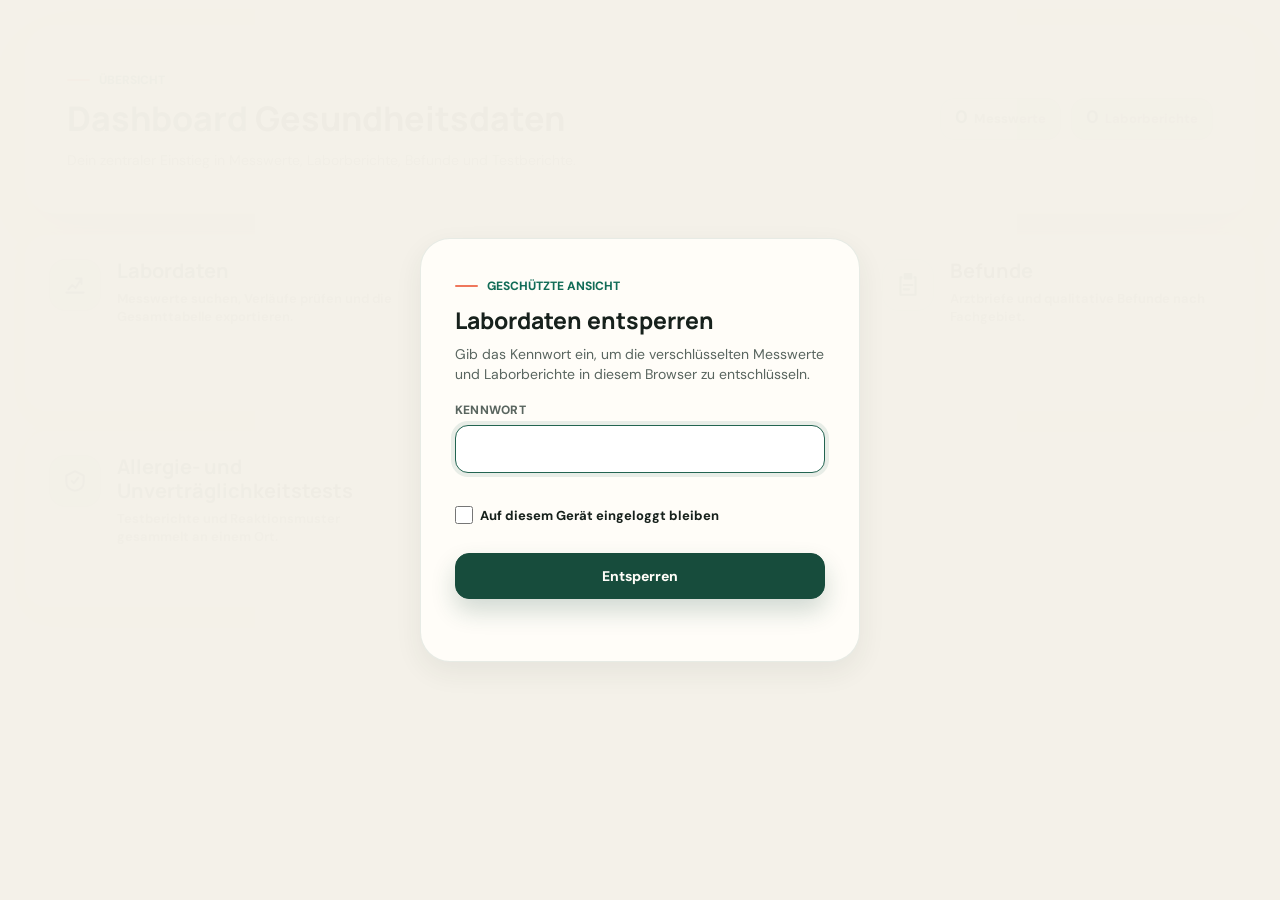
==== commit 07f64d77: "Publish Aachen biopsy finding and neutral home tiles" ====
--- a/index.html
+++ b/index.html
@@ -5,13 +5,13 @@
     <meta name="viewport" content="width=device-width, initial-scale=1">
     <title>Dashboard Gesundheitsdaten</title>
     <meta name="theme-color" content="#174c3c">
-    <link rel="icon" href="./favicon.svg?v=20260903-radiology-finding1" type="image/svg+xml">
-    <link rel="apple-touch-icon" href="./apple-touch-icon.png?v=20260903-radiology-finding1">
-    <link rel="manifest" href="./site.webmanifest?v=20260903-radiology-finding1">
+    <link rel="icon" href="./favicon.svg?v=20261014-aachen-biopsy1" type="image/svg+xml">
+    <link rel="apple-touch-icon" href="./apple-touch-icon.png?v=20261014-aachen-biopsy1">
+    <link rel="manifest" href="./site.webmanifest?v=20261014-aachen-biopsy1">
     <link rel="preconnect" href="https://fonts.googleapis.com">
     <link rel="preconnect" href="https://fonts.gstatic.com" crossorigin>
     <link href="https://fonts.googleapis.com/css2?family=DM+Sans:wght@400;500;600;700&family=Manrope:wght@500;600;700;800&display=swap" rel="stylesheet">
-    <link rel="stylesheet" href="./styles.css?v=20260903-radiology-finding1">
+    <link rel="stylesheet" href="./styles.css?v=20261014-aachen-biopsy1">
   </head>
   <body class="view-home">
     <section id="authGate" class="authGate" hidden>
@@ -70,7 +70,7 @@
       </section>
 
       <section class="landingActions" aria-label="Gesundheitsdaten-Bereiche">
-        <a class="landingAction primary" href="#start" data-view-link="start">
+        <a class="landingAction" href="#start" data-view-link="start">
           <span class="landingIcon" aria-hidden="true">
             <svg viewBox="0 0 24 24"><path d="M4 19h16M6 16l3.5-4 3 2.8L18 6M18 6v5M18 6h-5"></path></svg>
           </span>
@@ -536,6 +536,6 @@
       </section>
     </div>
 
-    <script src="./app.js?v=20260903-radiology-finding1"></script>
+    <script src="./app.js?v=20261014-aachen-biopsy1"></script>
   </body>
 </html>
--- a/styles.css
+++ b/styles.css
@@ -365,17 +365,6 @@
   padding: 20px 22px;
 }
 
-.landingHero::before,
-.landingAction::before,
-.topicHero::before,
-.topicPanel::before {
-  content: "";
-  position: absolute;
-  inset: 0 0 auto;
-  height: 3px;
-  background: linear-gradient(90deg, var(--blueDark), var(--blue), var(--blueBright));
-}
-
 .landingHero > *,
 .landingAction > *,
 .topicHero > *,
@@ -465,13 +454,6 @@
   color: var(--ink);
   text-decoration: none;
   transition: transform 140ms ease, border-color 140ms ease, box-shadow 140ms ease, background 140ms ease;
-}
-
-.landingAction.primary {
-  border-color: rgba(0, 112, 186, 0.28);
-  background:
-    linear-gradient(180deg, #ffffff, var(--blueSoft)),
-    var(--panel);
 }
 
 .landingAction:hover,
@@ -587,7 +569,6 @@
   gap: 9px;
   min-height: 112px;
   border: 1px solid var(--line);
-  border-left: 4px solid var(--blue);
   border-radius: 8px;
   background: linear-gradient(180deg, #ffffff, #f9fcff);
   color: var(--ink);
@@ -791,10 +772,10 @@
 .allValuesTableWrap {
   max-height: min(66vh, 680px);
   overflow: auto;
-  border: 1px solid var(--line);
-  border-radius: 8px;
-  background: white;
-  box-shadow: inset 0 1px 0 rgba(0, 112, 186, 0.04);
+  border: 0;
+  border-radius: 0;
+  background: transparent;
+  box-shadow: none;
   scrollbar-gutter: stable;
   scrollbar-width: thin;
 }
@@ -805,6 +786,7 @@
 }
 
 .allValuesTable th {
+  padding: 9px 10px;
   white-space: nowrap;
 }
 
@@ -1120,24 +1102,23 @@
 
 .ageDelta {
   border: 1px solid var(--line);
-  border-left: 4px solid var(--blue);
   border-radius: 8px;
   background: white;
   padding: 13px;
 }
 
 .ageDelta.ok {
-  border-left-color: var(--green);
+  border-color: color-mix(in srgb, var(--green) 20%, var(--line));
   background: linear-gradient(90deg, var(--greenSoft), #ffffff 62%);
 }
 
 .ageDelta.open {
-  border-left-color: var(--amber);
+  border-color: color-mix(in srgb, var(--amber) 20%, var(--line));
   background: linear-gradient(90deg, var(--amberSoft), #ffffff 62%);
 }
 
 .ageDelta.attention {
-  border-left-color: var(--red);
+  border-color: color-mix(in srgb, var(--red) 20%, var(--line));
   background: linear-gradient(90deg, var(--redSoft), #ffffff 62%);
 }
 
@@ -1206,25 +1187,24 @@
 .ageSourceItem {
   min-width: 0;
   border: 1px solid var(--line);
-  border-left: 4px solid var(--blue);
   border-radius: 8px;
   background: white;
   padding: 11px;
 }
 
 .ageSourceItem.manual {
-  border-left-color: var(--amber);
+  border-color: color-mix(in srgb, var(--amber) 20%, var(--line));
   background: linear-gradient(90deg, var(--amberSoft), #ffffff 70%);
 }
 
 .ageSourceItem.fallback {
-  border-left-color: var(--lineStrong);
+  border-color: var(--lineStrong);
   background:
     linear-gradient(90deg, rgba(93, 111, 133, 0.08), #ffffff 72%);
 }
 
 .ageSourceItem.missing {
-  border-left-color: var(--lineStrong);
+  border-color: var(--lineStrong);
   opacity: 0.82;
 }
 
@@ -1263,24 +1243,23 @@
 .topicStat {
   min-width: 0;
   border: 1px solid rgba(0, 112, 186, 0.13);
-  border-left: 4px solid var(--blue);
   border-radius: 7px;
   background: linear-gradient(180deg, #ffffff, #f8fbff);
   padding: 10px 11px;
 }
 
 .topicStat.attention {
-  border-left-color: var(--red);
+  border-color: color-mix(in srgb, var(--red) 20%, var(--line));
   background: linear-gradient(180deg, #ffffff, var(--redSoft));
 }
 
 .topicStat.ok {
-  border-left-color: var(--green);
+  border-color: color-mix(in srgb, var(--green) 20%, var(--line));
   background: linear-gradient(180deg, #ffffff, var(--greenSoft));
 }
 
 .topicStat.open {
-  border-left-color: var(--amber);
+  border-color: color-mix(in srgb, var(--amber) 20%, var(--line));
   background: linear-gradient(180deg, #ffffff, var(--amberSoft));
 }
 
@@ -1327,6 +1306,7 @@
 }
 
 .topicPrimaryPanel {
+  overflow: visible;
   grid-row: span 2;
 }
 
@@ -1468,7 +1448,6 @@
 
 .topicItem {
   border: 1px solid var(--line);
-  border-left: 4px solid var(--blue);
   border-radius: 8px;
   background: white;
   padding: 0;
@@ -1476,17 +1455,17 @@
 }
 
 .topicItem.attention {
-  border-left-color: var(--red);
+  border-color: color-mix(in srgb, var(--red) 20%, var(--line));
   background: linear-gradient(90deg, var(--redSoft), #ffffff 55%);
 }
 
 .topicItem.ok {
-  border-left-color: var(--green);
+  border-color: color-mix(in srgb, var(--green) 20%, var(--line));
   background: linear-gradient(90deg, var(--greenSoft), #ffffff 55%);
 }
 
 .topicItem.open {
-  border-left-color: var(--amber);
+  border-color: color-mix(in srgb, var(--amber) 20%, var(--line));
   background: linear-gradient(90deg, var(--amberSoft), #ffffff 55%);
 }
 
@@ -1654,15 +1633,19 @@
   margin-top: 12px;
   max-height: 540px;
   overflow: auto;
-  border: 1px solid var(--line);
-  border-radius: 8px;
-  background: white;
+  border: 0;
+  border-radius: 0;
+  background: transparent;
 }
 
 .topicTableWrap td:nth-child(2),
 .topicTableWrap td:nth-child(6) {
   max-width: 360px;
   overflow-wrap: anywhere;
+}
+
+.topicTableWrap th {
+  padding: 9px 10px;
 }
 
 .modalOpen {
@@ -1908,24 +1891,23 @@
   grid-template-columns: minmax(140px, 0.35fr) minmax(0, 1fr);
   gap: 12px;
   border: 1px solid var(--line);
-  border-left: 4px solid var(--blue);
   border-radius: 8px;
   background: white;
   padding: 12px;
 }
 
 .topicHistoryRow.attention {
-  border-left-color: var(--red);
+  border-color: color-mix(in srgb, var(--red) 20%, var(--line));
   background: linear-gradient(90deg, var(--redSoft), #ffffff 62%);
 }
 
 .topicHistoryRow.ok {
-  border-left-color: var(--green);
+  border-color: color-mix(in srgb, var(--green) 20%, var(--line));
   background: linear-gradient(90deg, var(--greenSoft), #ffffff 62%);
 }
 
 .topicHistoryRow.open {
-  border-left-color: var(--amber);
+  border-color: color-mix(in srgb, var(--amber) 20%, var(--line));
   background: linear-gradient(90deg, var(--amberSoft), #ffffff 62%);
 }
 
@@ -2058,7 +2040,6 @@
   align-items: center;
   gap: 14px;
   border: 1px solid var(--line);
-  border-left: 4px solid var(--blue);
   border-radius: 8px;
   background: white;
   padding: 13px;
@@ -2117,8 +2098,8 @@
   display: grid;
   gap: 3px;
   margin-top: 9px;
-  border-left: 3px solid var(--coral);
-  border-radius: 0 6px 6px 0;
+  border: 1px solid color-mix(in srgb, var(--coral) 20%, var(--line));
+  border-radius: 6px;
   background: rgba(239, 119, 92, 0.08);
   color: var(--ink);
   padding: 8px 10px;
@@ -2527,7 +2508,6 @@
 
 .summaryStrip div {
   border: 1px solid rgba(0, 112, 186, 0.13);
-  border-left: 4px solid var(--blue);
   border-radius: 7px;
   background:
     linear-gradient(180deg, #ffffff, #f8fbff);
@@ -2585,15 +2565,6 @@
   min-width: 0;
   position: relative;
   overflow: hidden;
-}
-
-.chartPanel::before,
-.tablePanel::before {
-  content: "";
-  position: absolute;
-  inset: 0 0 auto;
-  height: 3px;
-  background: linear-gradient(90deg, var(--blueDark), var(--blue), var(--blueBright));
 }
 
 .chartHeader {
@@ -2840,10 +2811,10 @@
   margin-top: 12px;
   max-height: 430px;
   overflow: auto;
-  border: 1px solid var(--line);
-  border-radius: 8px;
-  background: white;
-  box-shadow: inset 0 1px 0 rgba(0, 112, 186, 0.04);
+  border: 0;
+  border-radius: 0;
+  background: transparent;
+  box-shadow: none;
 }
 
 table {
@@ -3193,12 +3164,10 @@
   .sidebar > .field:first-of-type {
     order: 0;
     margin-bottom: 0;
-    border-left: 4px solid var(--blue);
   }
 
   .sidebar > .dateFilter {
     order: 0;
-    border-left: 4px solid rgba(0, 112, 186, 0.42);
   }
 
   .sidebar > .matches {
@@ -3675,16 +3644,6 @@
     var(--panel);
 }
 
-.landingHero::before,
-.landingAction::before,
-.topicHero::before,
-.topicPanel::before,
-.chartPanel::before,
-.tablePanel::before {
-  height: 1px;
-  background: var(--ink);
-}
-
 .landingAction,
 .documentCard,
 .reportCard,
@@ -3698,7 +3657,6 @@
   background: var(--panel);
 }
 
-.landingAction.primary,
 .summaryStrip div,
 .topicStat {
   border-color: var(--lineStrong);
@@ -3948,7 +3906,7 @@
 .topicStat.attention,
 .topicItem.attention,
 .ageDelta.attention {
-  border-left-color: var(--red);
+  border-color: color-mix(in srgb, var(--red) 20%, var(--line));
   background:
     linear-gradient(90deg, var(--redSoft), var(--panel) 62%);
 }
@@ -3956,7 +3914,7 @@
 .topicStat.ok,
 .topicItem.ok,
 .ageDelta.ok {
-  border-left-color: var(--green);
+  border-color: color-mix(in srgb, var(--green) 20%, var(--line));
   background:
     linear-gradient(90deg, var(--greenSoft), var(--panel) 62%);
 }
@@ -3964,20 +3922,9 @@
 .topicStat.open,
 .topicItem.open,
 .ageDelta.open {
-  border-left-color: var(--amber);
+  border-color: color-mix(in srgb, var(--amber) 20%, var(--line));
   background:
     linear-gradient(90deg, var(--amberSoft), var(--panel) 62%);
-}
-
-.documentCard,
-.reportCard,
-.topicItem,
-.ageSourceItem,
-.summaryStrip div,
-.topicStat,
-.sidebar > .field:first-of-type,
-.sidebar > .dateFilter {
-  border-left-width: 1px;
 }
 
 .landingHeroStats strong,
@@ -4252,15 +4199,6 @@
   box-shadow: var(--shadow);
 }
 
-.landingHero::before,
-.landingAction::before,
-.topicHero::before,
-.topicPanel::before,
-.chartPanel::before,
-.tablePanel::before {
-  display: none;
-}
-
 .landingHero h2 {
   font-size: 34px;
 }
@@ -4305,11 +4243,6 @@
   border-radius: 24px;
   box-shadow: 0 10px 25px rgba(36, 54, 45, 0.055);
   transition: transform 180ms ease, box-shadow 180ms ease, border-color 180ms ease;
-}
-
-.landingAction.primary {
-  border-color: var(--mintDeep);
-  background: rgba(223, 236, 228, 0.72);
 }
 
 .landingAction:hover,
@@ -4477,7 +4410,8 @@
   color: var(--blueDark);
 }
 
-.summaryStrip {
+.summaryStrip,
+.content > .summaryStrip {
   padding: 0;
   border: 0;
   border-radius: 0;
@@ -4487,7 +4421,6 @@
 
 .summaryStrip div {
   border-color: rgba(23, 76, 60, 0.10);
-  border-left-color: var(--blue);
   background: var(--panelSoft);
 }
 
@@ -4509,9 +4442,9 @@
 .tableWrap,
 .topicTableWrap,
 .allValuesTableWrap {
-  border-color: var(--line);
-  border-radius: 18px;
-  background: var(--panel);
+  border: 0;
+  border-radius: 0;
+  background: transparent;
   box-shadow: none;
 }
 
@@ -4535,21 +4468,21 @@
 .topicStat.attention,
 .topicItem.attention,
 .ageDelta.attention {
-  border-left-color: var(--red);
+  border-color: color-mix(in srgb, var(--red) 20%, var(--line));
   background: var(--redSoft);
 }
 
 .topicStat.ok,
 .topicItem.ok,
 .ageDelta.ok {
-  border-left-color: var(--green);
+  border-color: color-mix(in srgb, var(--green) 20%, var(--line));
   background: var(--greenSoft);
 }
 
 .topicStat.open,
 .topicItem.open,
 .ageDelta.open {
-  border-left-color: var(--amber);
+  border-color: color-mix(in srgb, var(--amber) 20%, var(--line));
   background: var(--amberSoft);
 }
 
@@ -4684,7 +4617,7 @@
   }
 
   .sidebar > .dateFilter {
-    border-left-color: var(--mintDeep);
+    border-color: var(--line);
   }
 
   .topicHero,
